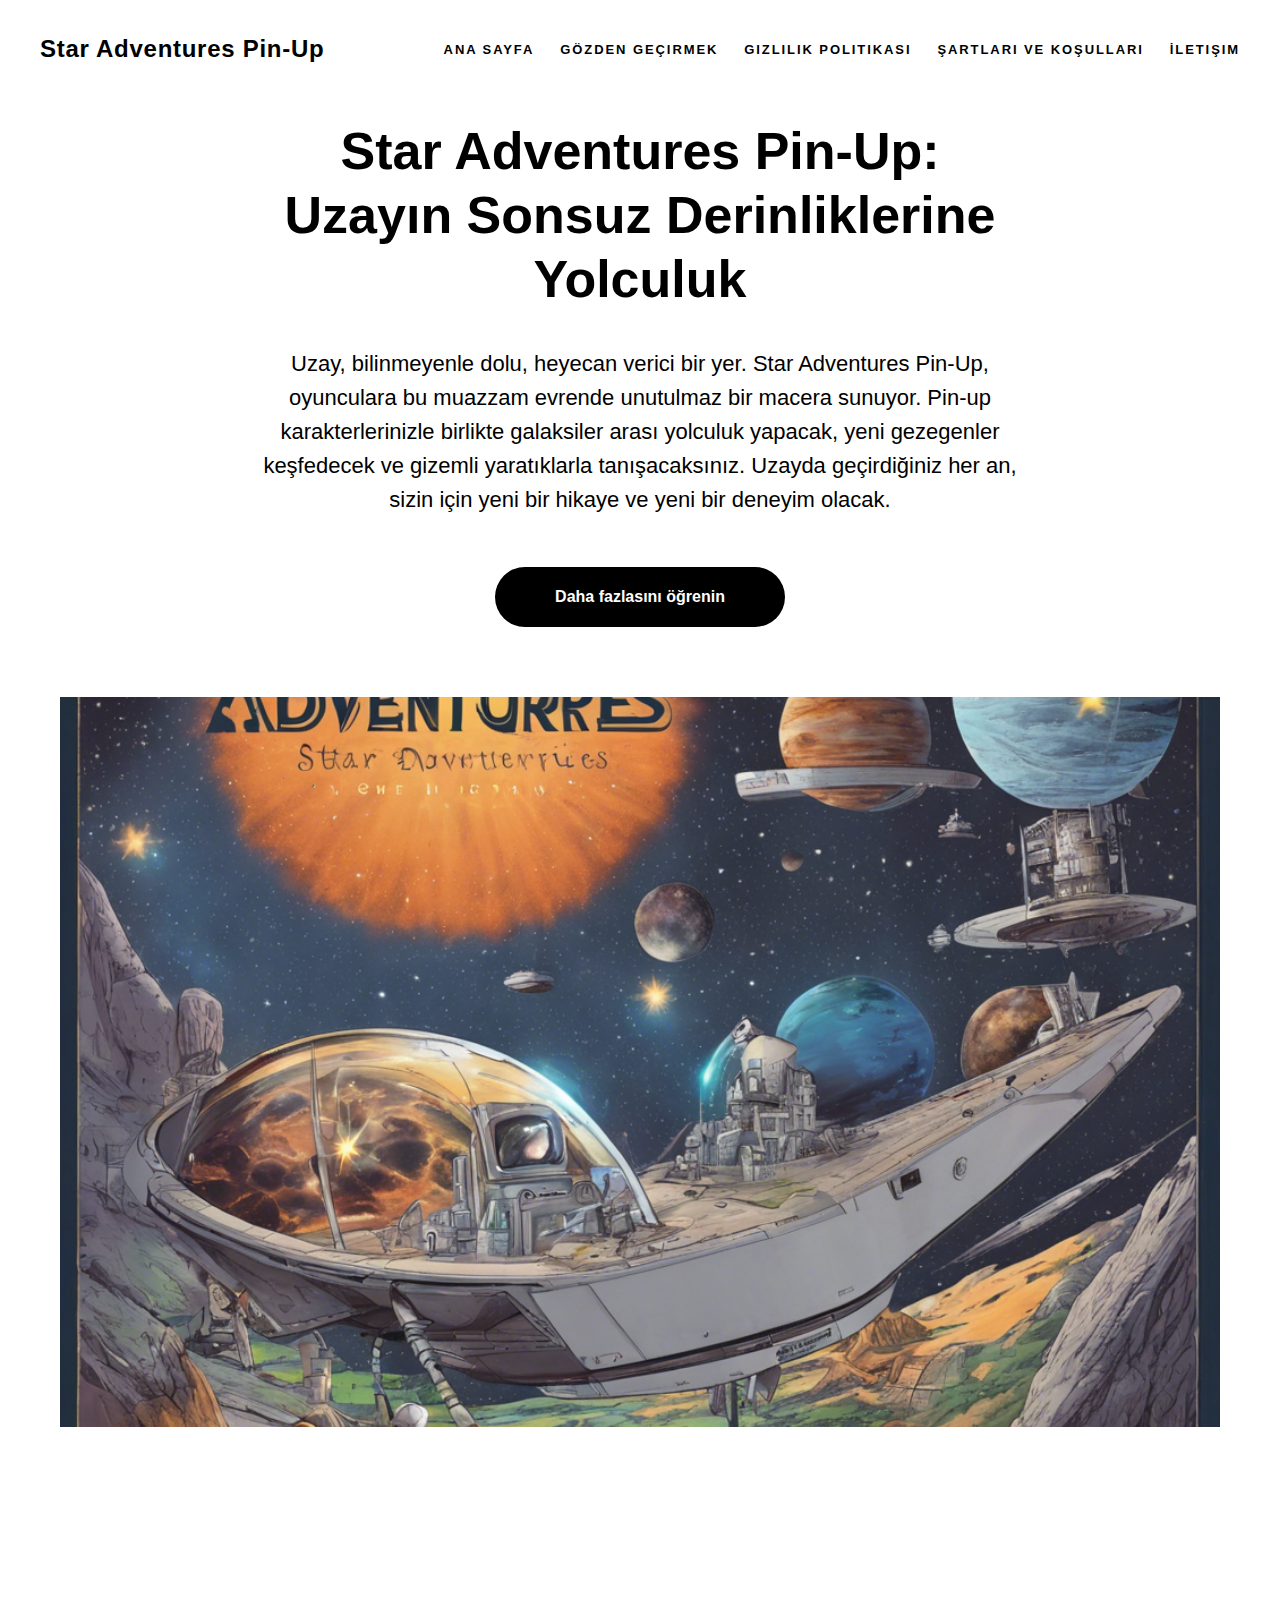
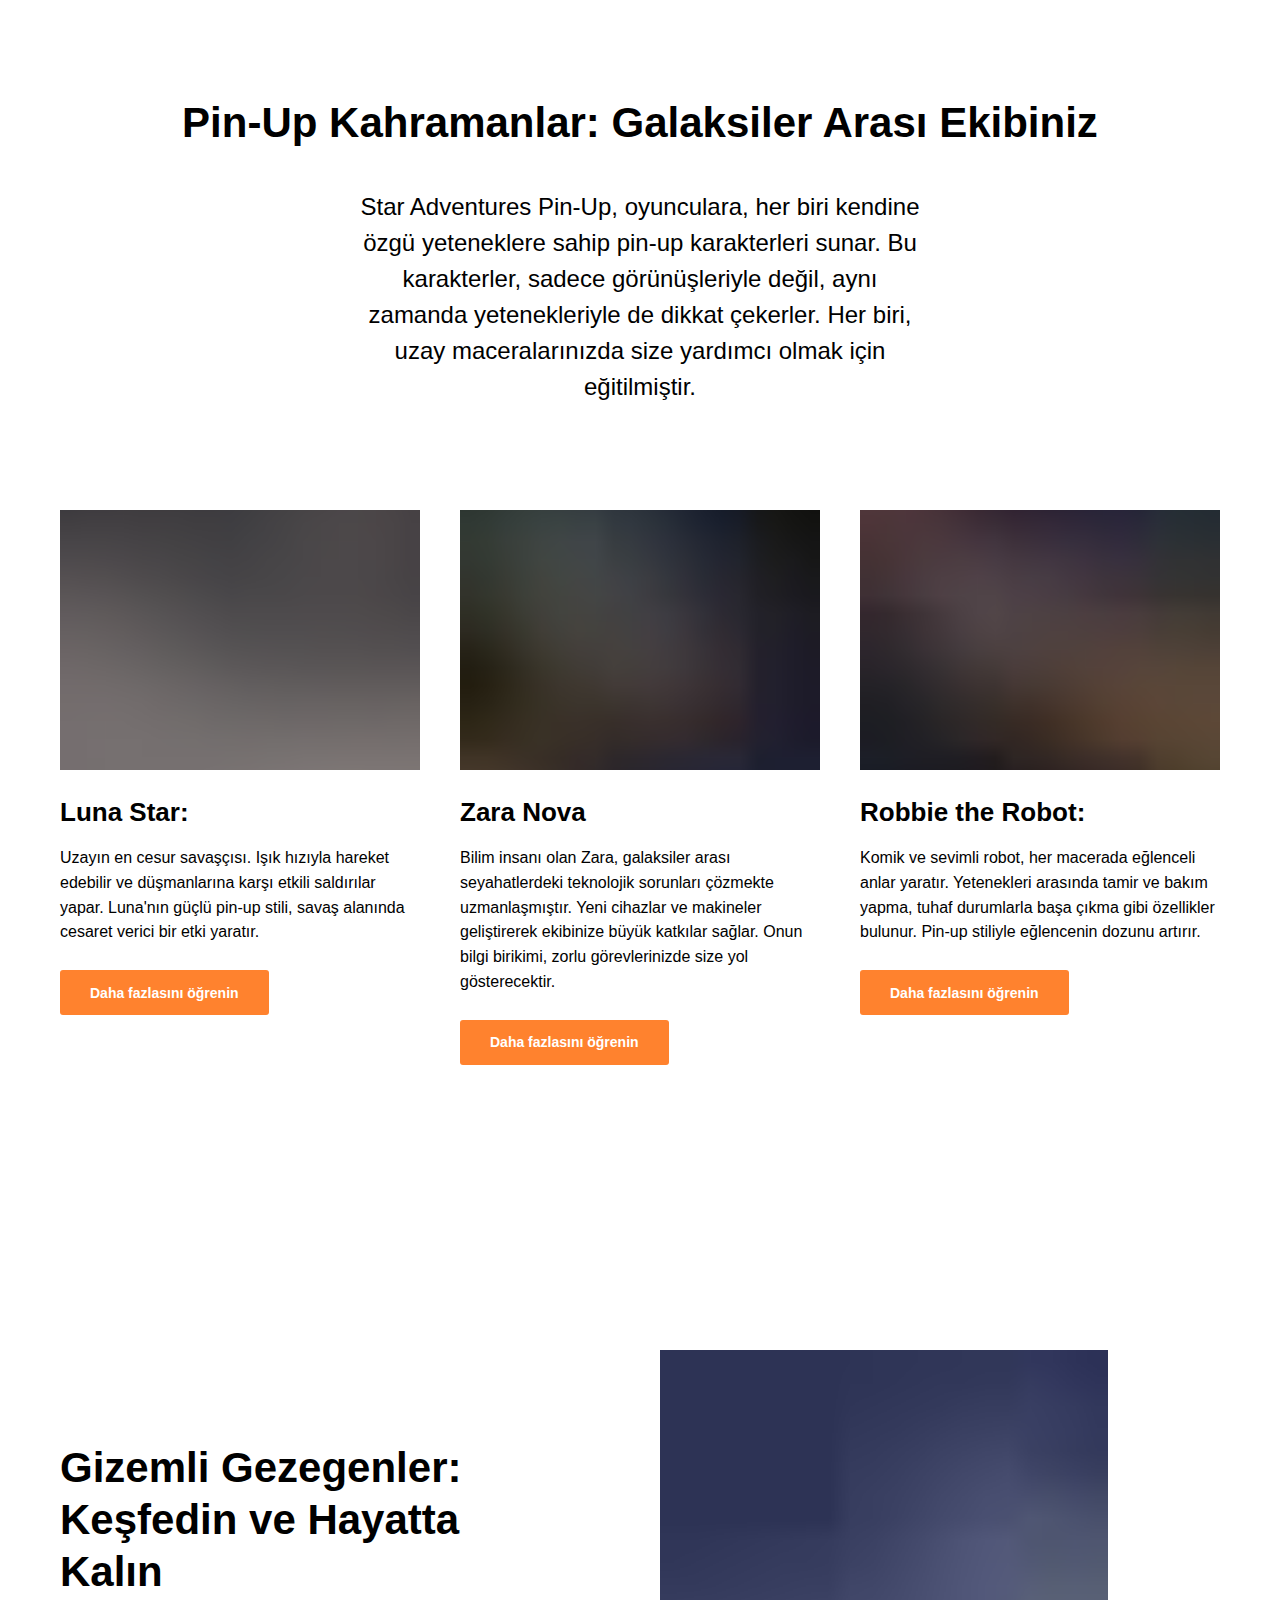
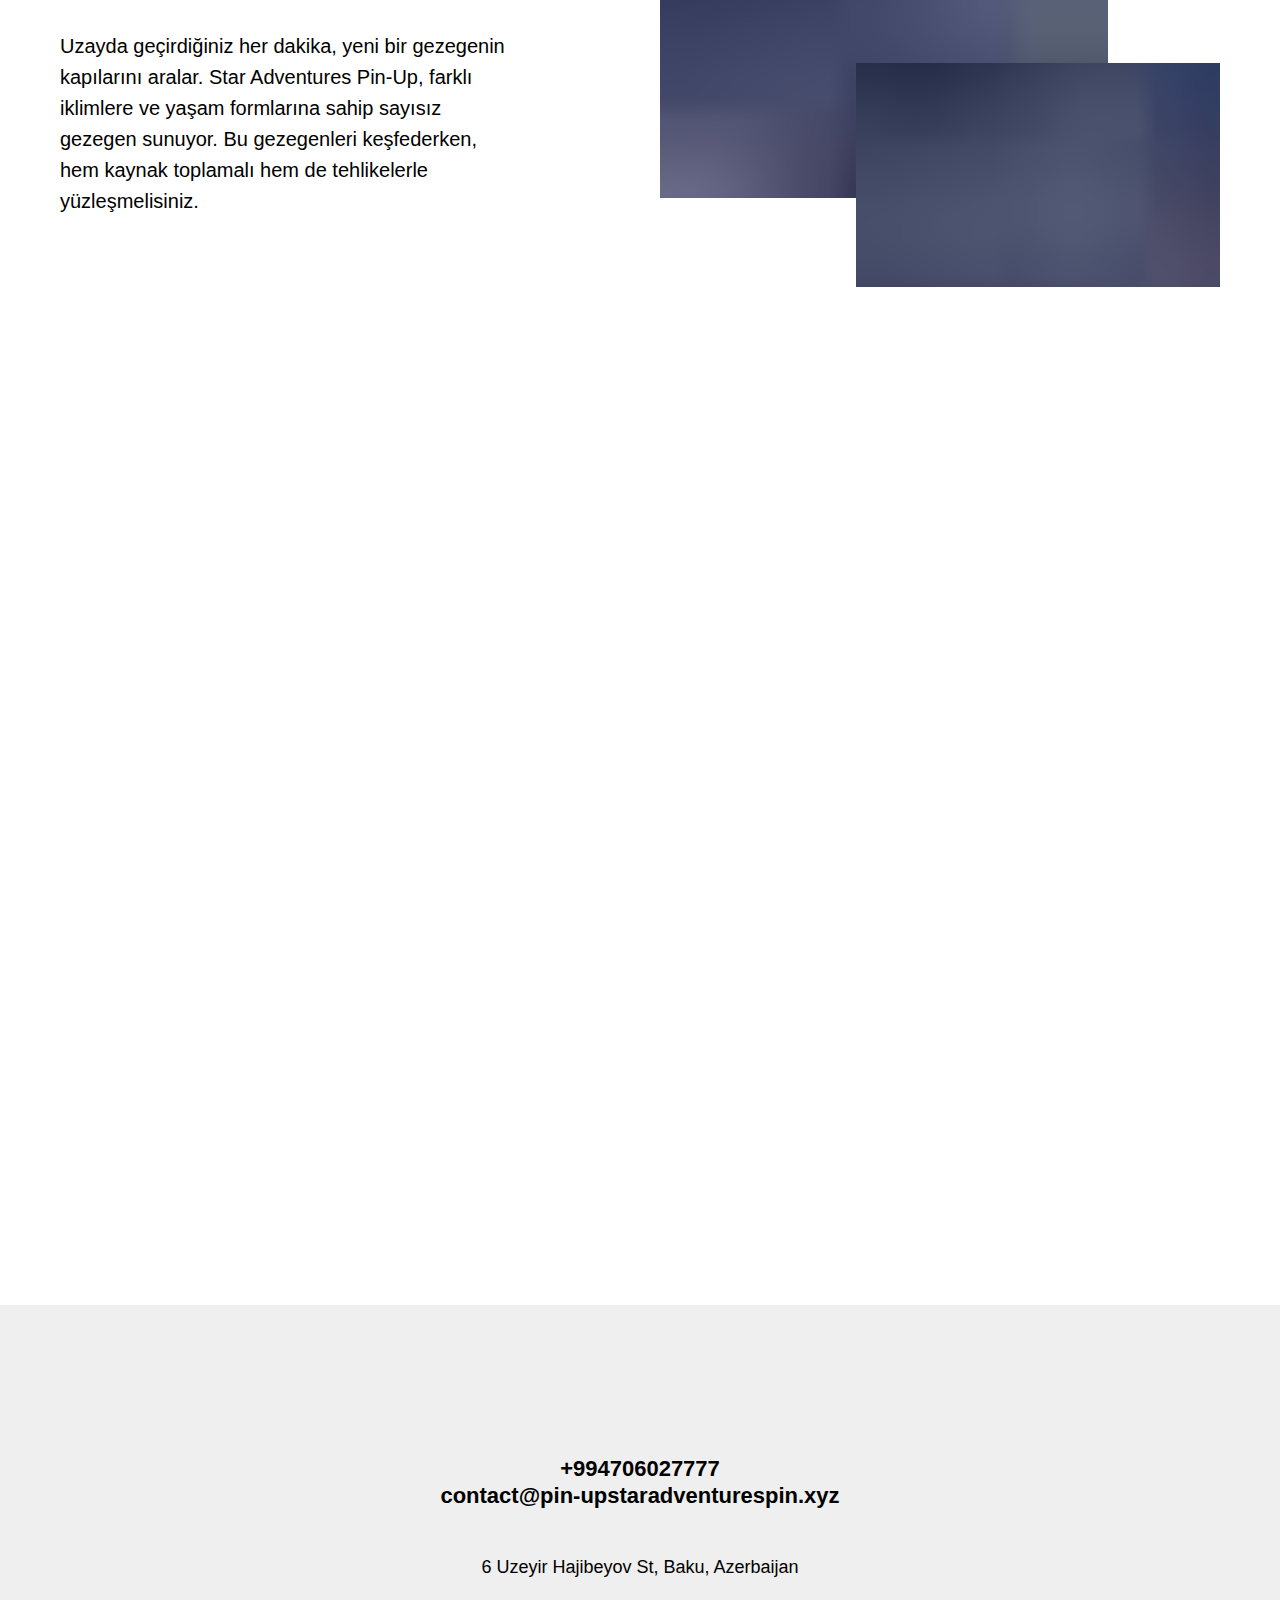
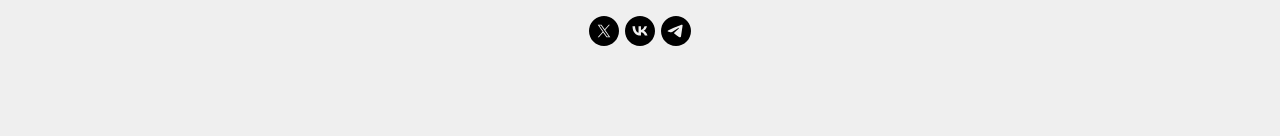
==== index1.html @ 5b54375f "2" ====
<!DOCTYPE html>
<html>
<head>
    <meta charset="utf-8"/>
    <meta http-equiv="Content-Type" content="text/html; charset=utf-8"/>
    <meta name="viewport" content="width=device-width, initial-scale=1.0"/> <!--metatextblock--><title>Star Adventures
    Pin-Up - Galaksiler Arası Maceralar</title>
    <meta name="description"
          content="Star Adventures Pin-Up, galaksiler arası maceralarla dolu bir uzay keşif oyunudur. Uzayın derinliklerinde pin-up karakterlerle eğlenceli ve heyecan verici bir yolculuğa çıkın!"/>
    <meta property="og:url" content="index.html"/>
    <meta property="og:title" content="Star Adventures Pin-Up - Galaksiler Arası Maceralar"/>
    <meta property="og:description"
          content="Star Adventures Pin-Up, galaksiler arası maceralarla dolu bir uzay keşif oyunudur. Uzayın derinliklerinde pin-up karakterlerle eğlenceli ve heyecan verici bir yolculuğa çıkın!"/>
    <meta property="og:type" content="website"/>
    <meta property="og:image" content="images/tild6337-3363-4634-b239-643666353230__staradventures9.jpg"/>
    <link rel="canonical" href="index.html"><!--/metatextblock-->
    <meta name="format-detection" content="telephone=no"/>
    <meta http-equiv="x-dns-prefetch-control" content="on">
    <link rel="dns-prefetch" href="https://ws.tildacdn.com">
        <link rel="apple-touch-icon" sizes="180x180" href="favicon/apple-touch-icon.png">
    <link rel="icon" type="image/png" sizes="32x32" href="favicon/favicon-32x32.png">
    <link rel="icon" type="image/png" sizes="16x16" href="favicon/favicon-16x16.png">
    <link rel="manifest" href="favicon/site.webmanifest"><!-- Assets -->
    <script src="https://neo.tildacdn.com/js/tilda-fallback-1.0.min.js" async charset="utf-8"></script>
    <link rel="stylesheet" href="css/tilda-grid-3.0.min.css" type="text/css" media="all" onerror="this.loaderr='y';"/>
    <link rel="stylesheet" href="css/tilda-blocks-page55733235.min.css?t=1727778958" type="text/css" media="all"
          onerror="this.loaderr='y';"/>
    <link rel="stylesheet" href="css/tilda-cards-1.0.min.css" type="text/css" media="all" onerror="this.loaderr='y';"/>
    <link rel="stylesheet" href="css/tilda-slds-1.4.min.css" type="text/css" media="print" onload="this.media='all';"
          onerror="this.loaderr='y';"/>
    <noscript>
        <link rel="stylesheet" href="css/tilda-slds-1.4.min.css" type="text/css" media="all"/>
    </noscript>
    <link rel="stylesheet" href="css/fonts-tildasans.css" type="text/css" media="all" onerror="this.loaderr='y';"/>
    <script nomodule src="js/tilda-polyfill-1.0.min.js" charset="utf-8"></script>
    <script type="text/javascript">function t_onReady(func) {
        if (document.readyState != 'loading') {
            func();
        } else {
            document.addEventListener('DOMContentLoaded', func);
        }
    }

    function t_onFuncLoad(funcName, okFunc, time) {
        if (typeof window[funcName] === 'function') {
            okFunc();
        } else {
            setTimeout(function () {
                t_onFuncLoad(funcName, okFunc, time);
            }, (time || 100));
        }
    }</script>
    <script src="js/tilda-scripts-3.0.min.js" charset="utf-8" defer onerror="this.loaderr='y';"></script>
    <script src="js/tilda-blocks-page55733235.min.js?t=1727778958" charset="utf-8" async
            onerror="this.loaderr='y';"></script>
    <script src="js/lazyload-1.3.min.export.js" charset="utf-8" async onerror="this.loaderr='y';"></script>
    <script src="js/tilda-menu-1.0.min.js" charset="utf-8" async onerror="this.loaderr='y';"></script>
    <script src="js/tilda-cards-1.0.min.js" charset="utf-8" async onerror="this.loaderr='y';"></script>
    <script src="js/tilda-slds-1.4.min.js" charset="utf-8" async onerror="this.loaderr='y';"></script>
    <script src="js/hammer.min.js" charset="utf-8" async onerror="this.loaderr='y';"></script>
    <script src="js/tilda-skiplink-1.0.min.js" charset="utf-8" async onerror="this.loaderr='y';"></script>
    <script src="js/tilda-events-1.0.min.js" charset="utf-8" async onerror="this.loaderr='y';"></script>
    <script type="text/javascript">window.dataLayer = window.dataLayer || [];</script>
    <script type="text/javascript">(function () {
        if ((/bot|google|yandex|baidu|bing|msn|duckduckbot|teoma|slurp|crawler|spider|robot|crawling|facebook/i.test(navigator.userAgent)) === false && typeof (sessionStorage) != 'undefined' && sessionStorage.getItem('visited') !== 'y' && document.visibilityState) {
            var style = document.createElement('style');
            style.type = 'text/css';
            style.innerHTML = '@media screen and (min-width: 980px) {.t-records {opacity: 0;}.t-records_animated {-webkit-transition: opacity ease-in-out .2s;-moz-transition: opacity ease-in-out .2s;-o-transition: opacity ease-in-out .2s;transition: opacity ease-in-out .2s;}.t-records.t-records_visible {opacity: 1;}}';
            document.getElementsByTagName('head')[0].appendChild(style);

            function t_setvisRecs() {
                var alr = document.querySelectorAll('.t-records');
                Array.prototype.forEach.call(alr, function (el) {
                    el.classList.add("t-records_animated");
                });
                setTimeout(function () {
                    Array.prototype.forEach.call(alr, function (el) {
                        el.classList.add("t-records_visible");
                    });
                    sessionStorage.setItem("visited", "y");
                }, 400);
            }

            document.addEventListener('DOMContentLoaded', t_setvisRecs);
        }
    })();</script>
</head>
<body class="t-body" style="margin:0;"><div id="main"><!--allrecords-->
<div id="allrecords" data-tilda-export="yes" class="t-records" data-hook="blocks-collection-content-node"
     data-tilda-project-id="10709663" data-tilda-page-id="55733235"
     data-tilda-formskey="a55c0c751e1a899d7ce6ec4c10709663" data-tilda-cookie="no" data-tilda-lazy="yes"
     data-tilda-root-zone="one">
    <div id="rec805358568" class="r t-rec" style="background-color:#ffffff; " data-animationappear="off"
         data-record-type="230" data-bg-color="#ffffff">
        <div id="nav805358568" class="t199__header t199__js__header " style="background-color:#ffffff;" data-menu="yes">
            <div class="t199__holder"><a class="t199__logo" href="#" style="">
                <div class="t199__logo-text t-title" field="title" style="">Star Adventures Pin-Up</div>
                <div class="t199__logo-text-mobile t-title" field="title" style="">Star Adventures Pin-Up</div>
            </a><a class="t199__mmenu-toggler t199__js__menu-toggler" href="#">
                <button type="button"
                        class="t-menuburger t-menuburger_first "
                        aria-label="Навигационное меню"
                        aria-expanded="false"><span style="background-color:#fff;"></span><span
                        style="background-color:#fff;"></span><span style="background-color:#fff;"></span><span
                        style="background-color:#fff;"></span></button>
                <script>function t_menuburger_init(recid) {
                    var rec = document.querySelector('#rec' + recid);
                    if (!rec) return;
                    var burger = rec.querySelector('.t-menuburger');
                    if (!burger) return;
                    var isSecondStyle = burger.classList.contains('t-menuburger_second');
                    if (isSecondStyle && !window.isMobile && !('ontouchend' in document)) {
                        burger.addEventListener('mouseenter', function () {
                            if (burger.classList.contains('t-menuburger-opened')) return;
                            burger.classList.remove('t-menuburger-unhovered');
                            burger.classList.add('t-menuburger-hovered');
                        });
                        burger.addEventListener('mouseleave', function () {
                            if (burger.classList.contains('t-menuburger-opened')) return;
                            burger.classList.remove('t-menuburger-hovered');
                            burger.classList.add('t-menuburger-unhovered');
                            setTimeout(function () {
                                burger.classList.remove('t-menuburger-unhovered');
                            }, 300);
                        });
                    }
                    burger.addEventListener('click', function () {
                        if (!burger.closest('.tmenu-mobile') &&
                            !burger.closest('.t450__burger_container') &&
                            !burger.closest('.t466__container') &&
                            !burger.closest('.t204__burger') &&
                            !burger.closest('.t199__js__menu-toggler')) {
                            burger.classList.toggle('t-menuburger-opened');
                            burger.classList.remove('t-menuburger-unhovered');
                        }
                    });
                    var menu = rec.querySelector('[data-menu="yes"]');
                    if (!menu) return;
                    var menuLinks = menu.querySelectorAll('.t-menu__link-item');
                    var submenuClassList = ['t978__menu-link_hook', 't978__tm-link', 't966__tm-link', 't794__tm-link', 't-menusub__target-link'];
                    Array.prototype.forEach.call(menuLinks, function (link) {
                        link.addEventListener('click', function () {
                            var isSubmenuHook = submenuClassList.some(function (submenuClass) {
                                return link.classList.contains(submenuClass);
                            });
                            if (isSubmenuHook) return;
                            burger.classList.remove('t-menuburger-opened');
                        });
                    });
                    menu.addEventListener('clickedAnchorInTooltipMenu', function () {
                        burger.classList.remove('t-menuburger-opened');
                    });
                }

                t_onReady(function () {
                    t_onFuncLoad('t_menuburger_init', function () {
                        t_menuburger_init('805358568');
                    });
                });</script>
                <style>.t-menuburger {
                  position: relative;
                  flex-shrink: 0;
                  width: 28px;
                  height: 20px;
                  padding: 0;
                  border: none;
                  background-color: transparent;
                  outline: none;
                  -webkit-transform: rotate(0deg);
                  transform: rotate(0deg);
                  transition: transform .5s ease-in-out;
                  cursor: pointer;
                  z-index: 999;
                }

                /*---menu burger lines---*/
                .t-menuburger span {
                  display: block;
                  position: absolute;
                  width: 100%;
                  opacity: 1;
                  left: 0;
                  -webkit-transform: rotate(0deg);
                  transform: rotate(0deg);
                  transition: .25s ease-in-out;
                  height: 3px;
                  background-color: #000;
                }

                .t-menuburger span:nth-child(1) {
                  top: 0px;
                }

                .t-menuburger span:nth-child(2),
                .t-menuburger span:nth-child(3) {
                  top: 8px;
                }

                .t-menuburger span:nth-child(4) {
                  top: 16px;
                }

                /*menu burger big*/
                .t-menuburger__big {
                  width: 42px;
                  height: 32px;
                }

                .t-menuburger__big span {
                  height: 5px;
                }

                .t-menuburger__big span:nth-child(2),
                .t-menuburger__big span:nth-child(3) {
                  top: 13px;
                }

                .t-menuburger__big span:nth-child(4) {
                  top: 26px;
                }

                /*menu burger small*/
                .t-menuburger__small {
                  width: 22px;
                  height: 14px;
                }

                .t-menuburger__small span {
                  height: 2px;
                }

                .t-menuburger__small span:nth-child(2),
                .t-menuburger__small span:nth-child(3) {
                  top: 6px;
                }

                .t-menuburger__small span:nth-child(4) {
                  top: 12px;
                }

                /*menu burger opened*/
                .t-menuburger-opened span:nth-child(1) {
                  top: 8px;
                  width: 0%;
                  left: 50%;
                }

                .t-menuburger-opened span:nth-child(2) {
                  -webkit-transform: rotate(45deg);
                  transform: rotate(45deg);
                }

                .t-menuburger-opened span:nth-child(3) {
                  -webkit-transform: rotate(-45deg);
                  transform: rotate(-45deg);
                }

                .t-menuburger-opened span:nth-child(4) {
                  top: 8px;
                  width: 0%;
                  left: 50%;
                }

                .t-menuburger-opened.t-menuburger__big span:nth-child(1) {
                  top: 6px;
                }

                .t-menuburger-opened.t-menuburger__big span:nth-child(4) {
                  top: 18px;
                }

                .t-menuburger-opened.t-menuburger__small span:nth-child(1),
                .t-menuburger-opened.t-menuburger__small span:nth-child(4) {
                  top: 6px;
                }

                /*---menu burger first style---*/
                @media (hover), (min-width: 0\0
                ) {
                  .t-menuburger_first:hover span:nth-child(1) {
                    transform: translateY(1px);
                  }

                  .t-menuburger_first:hover span:nth-child(4) {
                    transform: translateY(-1px);
                  }

                  .t-menuburger_first.t-menuburger__big:hover span:nth-child(1) {
                    transform: translateY(3px);
                  }

                  .t-menuburger_first.t-menuburger__big:hover span:nth-child(4) {
                    transform: translateY(-3px);
                  }
                }

                /*---menu burger second style---*/
                .t-menuburger_second span:nth-child(2),
                .t-menuburger_second span:nth-child(3) {
                  width: 80%;
                  left: 20%;
                  right: 0;
                }

                @media (hover), (min-width: 0\0
                ) {
                  .t-menuburger_second.t-menuburger-hovered span:nth-child(2),
                  .t-menuburger_second.t-menuburger-hovered span:nth-child(3) {
                    animation: t-menuburger-anim 0.3s ease-out normal forwards;
                  }

                  .t-menuburger_second.t-menuburger-unhovered span:nth-child(2),
                  .t-menuburger_second.t-menuburger-unhovered span:nth-child(3) {
                    animation: t-menuburger-anim2 0.3s ease-out normal forwards;
                  }
                }

                .t-menuburger_second.t-menuburger-opened span:nth-child(2),
                .t-menuburger_second.t-menuburger-opened span:nth-child(3) {
                  left: 0;
                  right: 0;
                  width: 100% !important;
                }

                /*---menu burger third style---*/
                .t-menuburger_third span:nth-child(4) {
                  width: 70%;
                  left: unset;
                  right: 0;
                }

                @media (hover), (min-width: 0\0
                ) {
                  .t-menuburger_third:not(.t-menuburger-opened):hover span:nth-child(4) {
                    width: 100%;
                  }
                }

                .t-menuburger_third.t-menuburger-opened span:nth-child(4) {
                  width: 0 !important;
                  right: 50%;
                }

                /*---menu burger fourth style---*/
                .t-menuburger_fourth {
                  height: 12px;
                }

                .t-menuburger_fourth.t-menuburger__small {
                  height: 8px;
                }

                .t-menuburger_fourth.t-menuburger__big {
                  height: 18px;
                }

                .t-menuburger_fourth span:nth-child(2),
                .t-menuburger_fourth span:nth-child(3) {
                  top: 4px;
                  opacity: 0;
                }

                .t-menuburger_fourth span:nth-child(4) {
                  top: 8px;
                }

                .t-menuburger_fourth.t-menuburger__small span:nth-child(2),
                .t-menuburger_fourth.t-menuburger__small span:nth-child(3) {
                  top: 3px;
                }

                .t-menuburger_fourth.t-menuburger__small span:nth-child(4) {
                  top: 6px;
                }

                .t-menuburger_fourth.t-menuburger__small span:nth-child(2),
                .t-menuburger_fourth.t-menuburger__small span:nth-child(3) {
                  top: 3px;
                }

                .t-menuburger_fourth.t-menuburger__small span:nth-child(4) {
                  top: 6px;
                }

                .t-menuburger_fourth.t-menuburger__big span:nth-child(2),
                .t-menuburger_fourth.t-menuburger__big span:nth-child(3) {
                  top: 6px;
                }

                .t-menuburger_fourth.t-menuburger__big span:nth-child(4) {
                  top: 12px;
                }

                @media (hover), (min-width: 0\0
                ) {
                  .t-menuburger_fourth:not(.t-menuburger-opened):hover span:nth-child(1) {
                    transform: translateY(1px);
                  }

                  .t-menuburger_fourth:not(.t-menuburger-opened):hover span:nth-child(4) {
                    transform: translateY(-1px);
                  }

                  .t-menuburger_fourth.t-menuburger__big:not(.t-menuburger-opened):hover span:nth-child(1) {
                    transform: translateY(3px);
                  }

                  .t-menuburger_fourth.t-menuburger__big:not(.t-menuburger-opened):hover span:nth-child(4) {
                    transform: translateY(-3px);
                  }
                }

                .t-menuburger_fourth.t-menuburger-opened span:nth-child(1),
                .t-menuburger_fourth.t-menuburger-opened span:nth-child(4) {
                  top: 4px;
                }

                .t-menuburger_fourth.t-menuburger-opened span:nth-child(2),
                .t-menuburger_fourth.t-menuburger-opened span:nth-child(3) {
                  opacity: 1;
                }

                /*---menu burger animations---*/
                @keyframes t-menuburger-anim {
                  0% {
                    width: 80%;
                    left: 20%;
                    right: 0;
                  }
                  50% {
                    width: 100%;
                    left: 0;
                    right: 0;
                  }
                  100% {
                    width: 80%;
                    left: 0;
                    right: 20%;
                  }
                }

                @keyframes t-menuburger-anim2 {
                  0% {
                    width: 80%;
                    left: 0;
                  }
                  50% {
                    width: 100%;
                    right: 0;
                    left: 0;
                  }
                  100% {
                    width: 80%;
                    left: 20%;
                    right: 0;
                  }
                }</style>
            </a>
                <div class="t199__mmenu t199__js__menu">
                    <nav class="t199__menu">
                        <ul role="list" class="t199__menu-items t-menu__list">
                            <li class="t199__menu-item-wrap"><a class="t199__menu-item t-title t-menu__link-item"
                                                                href="index.html" data-menu-submenu-hook=""
                            >Ana sayfa</a></li>
                            <li class="t199__menu-item-wrap"><a class="t199__menu-item t-title t-menu__link-item"
                                                                href="#about" data-menu-submenu-hook=""
                            >Gözden geçirmek</a></li>
                            <li class="t199__menu-item-wrap"><a class="t199__menu-item t-title t-menu__link-item"
                                                                href="policy.html" data-menu-submenu-hook=""
                            >Gizlilik Politikası</a></li>
                            <li class="t199__menu-item-wrap"><a class="t199__menu-item t-title t-menu__link-item"
                                                                href="terms.html" data-menu-submenu-hook=""
                            >Şartları ve Koşulları</a></li>
                            <li class="t199__menu-item-wrap"><a class="t199__menu-item t-title t-menu__link-item"
                                                                href="#contacts" data-menu-submenu-hook=""
                            >İletişim</a></li>
                        </ul>
                    </nav>
                </div>
            </div>
        </div>
        <script>t_onReady(function () {
            t_onFuncLoad('t199_showMenu', function () {
                t199_showMenu('805358568');
            });
            t_onFuncLoad('t199_positionHeader', function () {
                t199_positionHeader('805358568');
            });
            t_onFuncLoad('t_menu__interactFromKeyboard', function () {
                t_menu__interactFromKeyboard('805358568');
            });
            t_onFuncLoad('t_menu__highlightActiveLinks', function () {
                t_menu__highlightActiveLinks(".t199__menu-item");
            });
            t_onFuncLoad('t_menu__findAnchorLinks', function () {
                t_menu__findAnchorLinks('805358568', '.t199__menu-item');
            });
        });</script>
        <style>@media screen and (max-width: 1024px) {
        }</style>
        <style>#rec805358568 .t-menu__link-item {
          -webkit-transition: color 0.3s ease-in-out, opacity 0.3s ease-in-out;
          transition: color 0.3s ease-in-out, opacity 0.3s ease-in-out;
        }

        #rec805358568 .t-menu__link-item.t-active:not(.t978__menu-link) {
          color: #ffffff !important;
        }

        @supports (overflow:-webkit-marquee) and (justify-content:inherit) {
          #rec805358568 .t-menu__link-item,
          #rec805358568 .t-menu__link-item.t-active {
            opacity: 1 !important;
          }
        }</style>
    </div>
    <div id="rec805339862" class="r t-rec t-rec_pt_120 t-rec_pb_120" style="padding-top:120px;padding-bottom:120px; "
         data-animationappear="off" data-record-type="1001"><!-- t1001 -->
        <div class="t1001">
            <div class="t-container t-align_center">
                <div class="t-col t-col_8 t-prefix_2">
                    <div class="t1001__title t-title t-title_md t-margin_auto" field="title">Star Adventures Pin-Up:
                        Uzayın Sonsuz Derinliklerine Yolculuk
                    </div>
                    <div class="t1001__descr t-descr t-descr_lg t-margin_auto" field="descr">Uzay, bilinmeyenle dolu,
                        heyecan verici bir yer. Star Adventures Pin-Up, oyunculara bu muazzam evrende unutulmaz bir
                        macera sunuyor. Pin-up karakterlerinizle birlikte galaksiler arası yolculuk yapacak, yeni
                        gezegenler keşfedecek ve gizemli yaratıklarla tanışacaksınız. Uzayda geçirdiğiniz her an, sizin
                        için yeni bir hikaye ve yeni bir deneyim olacak.
                    </div>
                    <div class="t1001__btn-wrapper ">
                        <div class="t-btnwrapper" style=""><a href="#" class="t1001__btn t-btn t-btn_md "
                                                              style="color:#ffffff;background-color:#000000;border-radius:30px; -moz-border-radius:30px; -webkit-border-radius:30px;"
                                                              data-buttonfieldset="button"
                        ><span>Daha fazlasını öğrenin</span></a></div>
                    </div>
                </div>
            </div>
            <div class="t1001__img-wrapper t-container t1001__container_column">
                <div class="t1001__img t-bgimg"
                     data-original="images/tild3936-3663-4336-b163-656331336433__staradventures5.png"
                     style="background-image:url('images/tild3936-3663-4336-b163-656331336433__-__resizeb__20x__staradventures5.png');"
                     itemscope itemtype="http://schema.org/ImageObject">
                    <meta itemprop="image" content="images/tild3936-3663-4336-b163-656331336433__staradventures5.png">
                </div>
            </div>
        </div>
    </div>
    <div id="rec805338889" class="r t-rec t-rec_pt_150 t-rec_pb_150" style="padding-top:150px;padding-bottom:150px; "
         data-animationappear="off" data-record-type="1073"><!-- t1073 -->
        <div class="t1073" id="about">
            <div class="t-section__container t-container t-container_flex">
                <div class="t-col t-col_12 ">
                    <div
                            class="t-section__title t-title t-title_xs t-align_center t-margin_auto"
                            field="btitle"
                    >Pin-Up Kahramanlar: Galaksiler Arası Ekibiniz
                    </div>
                    <div
                            class="t-section__descr t-descr t-descr_xl t-align_center t-margin_auto"
                            field="bdescr"
                    >Star Adventures Pin-Up, oyunculara, her biri kendine özgü yeteneklere sahip pin-up karakterleri
                        sunar. Bu karakterler, sadece görünüşleriyle değil, aynı zamanda yetenekleriyle de dikkat
                        çekerler. Her biri, uzay maceralarınızda size yardımcı olmak için eğitilmiştir.
                    </div>
                </div>
            </div>
            <style>.t-section__descr {
              max-width: 560px;
            }

            #rec805338889 .t-section__title {
              margin-bottom: 40px;
            }

            #rec805338889 .t-section__descr {
              margin-bottom: 105px;
            }

            @media screen and (max-width: 960px) {
              #rec805338889 .t-section__title {
                margin-bottom: 20px;
              }

              #rec805338889 .t-section__descr {
                margin-bottom: 30px;
              }
            }</style>
            <div class="t-container t-card__container">
                <div class="t1073__row">
                    <div class="t1073__col t-card__col t-col t-col_4">
                        <div class="t1073__bgimg t-margin_auto t-bgimg" data-image-width="360" data-image-height="260"
                             bgimgfield="li_img__1659535683201"
                             data-original="images/tild3964-3738-4661-b938-626265306331__staradventures4.png"
                             style="background-image: url('images/tild3964-3738-4661-b938-626265306331__-__resizeb__20x__staradventures4.png');"
                             itemscope itemtype="http://schema.org/ImageObject">
                            <meta itemprop="image"
                                  content="images/tild3964-3738-4661-b938-626265306331__staradventures4.png}">
                        </div>
                        <div class="t1073__textwrapper t-align_left">
                            <div class="t-card__title t-heading t-heading_xs" field="li_title__1659535683201">Luna
                                Star:
                            </div>
                            <div class="t-card__descr t-descr t-descr_xs" field="li_descr__1659535683201">Uzayın en
                                cesur savaşçısı. Işık hızıyla hareket edebilir ve düşmanlarına karşı etkili saldırılar
                                yapar. Luna'nın güçlü pin-up stili, savaş alanında cesaret verici bir etki yaratır.
                            </div>
                            <a href="#" class="t-card__link" target="_blank">
                                <div class="t-card__btn t-btn t-btn_sm"
                                     style="color:#ffffff;background-color:#ff822e;border-radius:3px; -moz-border-radius:3px; -webkit-border-radius:3px;"
                                     data-buttonfieldset="li_button" data-lid="1659535683201"
                                >Daha fazlasını öğrenin
                                </div>
                            </a></div>
                    </div>
                    <div class="t1073__col t-card__col t-col t-col_4">
                        <div class="t1073__bgimg t-margin_auto t-bgimg" data-image-width="360" data-image-height="260"
                             bgimgfield="li_img__1659535704601"
                             data-original="images/tild6639-3765-4636-b662-633131356630__staradventures3.jpg"
                             style="background-image: url('images/tild6639-3765-4636-b662-633131356630__-__resizeb__20x__staradventures3.jpg');"
                             itemscope itemtype="http://schema.org/ImageObject">
                            <meta itemprop="image"
                                  content="images/tild6639-3765-4636-b662-633131356630__staradventures3.jpg}">
                        </div>
                        <div class="t1073__textwrapper t-align_left">
                            <div class="t-card__title t-heading t-heading_xs" field="li_title__1659535704601">Zara
                                Nova
                            </div>
                            <div class="t-card__descr t-descr t-descr_xs" field="li_descr__1659535704601">Bilim insanı
                                olan Zara, galaksiler arası seyahatlerdeki teknolojik sorunları çözmekte uzmanlaşmıştır.
                                Yeni cihazlar ve makineler geliştirerek ekibinize büyük katkılar sağlar. Onun bilgi
                                birikimi, zorlu görevlerinizde size yol gösterecektir.
                            </div>
                            <a href="#" class="t-card__link" target="_blank">
                                <div class="t-card__btn t-btn t-btn_sm"
                                     style="color:#ffffff;background-color:#ff822e;border-radius:3px; -moz-border-radius:3px; -webkit-border-radius:3px;"
                                     data-buttonfieldset="li_button" data-lid="1659535704601"
                                >Daha fazlasını öğrenin
                                </div>
                            </a></div>
                    </div>
                    <div class="t1073__col t-card__col t-col t-col_4">
                        <div class="t1073__bgimg t-margin_auto t-bgimg" data-image-width="360" data-image-height="260"
                             bgimgfield="li_img__1659535884631"
                             data-original="images/tild6365-3435-4138-a136-336164333330__staradventures1.jpg"
                             style="background-image: url('images/tild6365-3435-4138-a136-336164333330__-__resizeb__20x__staradventures1.jpg');"
                             itemscope itemtype="http://schema.org/ImageObject">
                            <meta itemprop="image"
                                  content="images/tild6365-3435-4138-a136-336164333330__staradventures1.jpg}">
                        </div>
                        <div class="t1073__textwrapper t-align_left">
                            <div class="t-card__title t-heading t-heading_xs" field="li_title__1659535884631">Robbie the
                                Robot:
                            </div>
                            <div class="t-card__descr t-descr t-descr_xs" field="li_descr__1659535884631">Komik ve
                                sevimli robot, her macerada eğlenceli anlar yaratır. Yetenekleri arasında tamir ve bakım
                                yapma, tuhaf durumlarla başa çıkma gibi özellikler bulunur. Pin-up stiliyle eğlencenin
                                dozunu artırır.
                            </div>
                            <a href="#" class="t-card__link" target="_blank">
                                <div class="t-card__btn t-btn t-btn_sm"
                                     style="color:#ffffff;background-color:#ff822e;border-radius:3px; -moz-border-radius:3px; -webkit-border-radius:3px;"
                                     data-buttonfieldset="li_button" data-lid="1659535884631"
                                >Daha fazlasını öğrenin
                                </div>
                            </a></div>
                    </div>
                </div>
            </div>
        </div>
        <script>t_onReady(function () {
            t_onFuncLoad('t1073_setHeight', function () {
                t1073_setHeight('805338889');
            });
        });</script>
    </div>
    <div id="rec805342448" class="r t-rec t-rec_pt_135 t-rec_pb_135" style="padding-top:135px;padding-bottom:135px; "
         data-animationappear="off" data-record-type="921"><!-- t921 -->
        <div class="t921">
            <div class="t-container t-container_flex">
                <div class="t921__col t-col t-col_5 t921__bottom-indent">
                    <div class="t921__textwrapper t-align_left">
                        <div class="t921__content t-valign_middle">
                            <div class="t921__title t-title t-title_xs " field="title">Gizemli Gezegenler: Keşfedin ve
                                Hayatta Kalın
                            </div>
                            <div class="t921__descr t-descr t-descr_md " field="descr">Uzayda geçirdiğiniz her dakika,
                                yeni bir gezegenin kapılarını aralar. Star Adventures Pin-Up, farklı iklimlere ve yaşam
                                formlarına sahip sayısız gezegen sunuyor. Bu gezegenleri keşfederken, hem kaynak
                                toplamalı hem de tehlikelerle yüzleşmelisiniz.
                            </div>
                        </div>
                    </div>
                </div>
                <div class="t921__images-wrapper t921__col t-col t-col_6 t-prefix_1 ">
                    <div class="t921__row t921__row_images t677__row_2-images">
                        <div class="t921__tile t921__tile_left" itemscope itemtype="http://schema.org/ImageObject">
                            <meta itemprop="image"
                                  content="images/tild3634-3463-4331-b335-326366386239__staradventures8.jpg">
                            <div class="t921__bgimg t921__bgimg_1 t-bgimg"
                                 data-original="images/tild3634-3463-4331-b335-326366386239__staradventures8.jpg"
                                 style="background-image:url('images/tild3634-3463-4331-b335-326366386239__-__resizeb__20x__staradventures8.jpg');"
                            ></div>
                        </div>
                        <div class="t921__tile t921__tile_right" itemscope itemtype="http://schema.org/ImageObject">
                            <meta itemprop="image"
                                  content="images/tild6437-3433-4931-a233-626139373463__staradventures9.jpg">
                            <div class="t921__bgimg t921__bgimg_2 t-bgimg"
                                 data-original="images/tild6437-3433-4931-a233-626139373463__staradventures9.jpg"
                                 style="background-image:url('images/tild6437-3433-4931-a233-626139373463__-__resizeb__20x__staradventures9.jpg');"
                            ></div>
                        </div>
                    </div>
                </div>
            </div>
        </div>
    </div>
    <div id="rec805343088" class="r t-rec t-rec_pt_150 t-rec_pb_150" style="padding-top:150px;padding-bottom:150px; "
         data-record-type="801"><!-- T801 -->
        <div class="t801 t801__witharrows">
            <div class="t-slds" style="visibility: hidden;" aria-roledescription="carousel" aria-label="Слайдер">
                <div class="t-slds__main t-container">
                    <ul role="list" class="t-slds__arrow_container">
                        <li class="t-slds__arrow_wrapper t-slds__arrow_wrapper-left" data-slide-direction="left">
                            <button
                                    type="button"
                                    class="t-slds__arrow t-slds__arrow-left t-slds__arrow-withbg"
                                    aria-controls="carousel_805343088"
                                    aria-disabled="false"
                                    aria-label="Предыдущий слайд"
                                    style="width: 30px; height: 30px;background-color: rgba(232,232,232,1);">
                                <div class="t-slds__arrow_body t-slds__arrow_body-left" style="width: 7px;">
                                    <svg role="presentation" focusable="false" style="display: block"
                                         viewBox="0 0 7.3 13" xmlns="http://www.w3.org/2000/svg"
                                         xmlns:xlink="http://www.w3.org/1999/xlink">
                                        <polyline
                                                fill="none"
                                                stroke="#222222"
                                                stroke-linejoin="butt"
                                                stroke-linecap="butt"
                                                stroke-width="1"
                                                points="0.5,0.5 6.5,6.5 0.5,12.5"
                                        />
                                    </svg>
                                </div>
                            </button>
                        </li>
                        <li class="t-slds__arrow_wrapper t-slds__arrow_wrapper-right" data-slide-direction="right">
                            <button
                                    type="button"
                                    class="t-slds__arrow t-slds__arrow-right t-slds__arrow-withbg"
                                    aria-controls="carousel_805343088"
                                    aria-disabled="false"
                                    aria-label="Следующий слайд"
                                    style="width: 30px; height: 30px;background-color: rgba(232,232,232,1);">
                                <div class="t-slds__arrow_body t-slds__arrow_body-right" style="width: 7px;">
                                    <svg role="presentation" focusable="false" style="display: block"
                                         viewBox="0 0 7.3 13" xmlns="http://www.w3.org/2000/svg"
                                         xmlns:xlink="http://www.w3.org/1999/xlink">
                                        <polyline
                                                fill="none"
                                                stroke="#222222"
                                                stroke-linejoin="butt"
                                                stroke-linecap="butt"
                                                stroke-width="1"
                                                points="0.5,0.5 6.5,6.5 0.5,12.5"
                                        />
                                    </svg>
                                </div>
                            </button>
                        </li>
                    </ul>
                    <div class="t-slds__container">
                        <div
                                class="t-slds__items-wrapper t-slds_animated-none"
                                id="carousel_805343088" data-slider-transition="300" data-slider-with-cycle="true"
                                data-slider-correct-height="true" data-auto-correct-mobile-width="false"
                                aria-roledescription="carousel"
                                aria-live="off"
                        >
                            <div class="t-slds__item t-slds__item_active" data-slide-index="1"
                                 role="group"
                                 aria-roledescription="slide"
                                 aria-hidden="false"
                                 aria-label="1 из 3"
                            >
                                <div class="t-container">
                                    <div class="t-col t-col_6 t801__centeredsection" itemscope
                                         itemtype="http://schema.org/ImageObject"><img class="t-slds__img t-img"
                                                                                       src="images/tild3962-6661-4762-b739-646536643138__-__empty__staradventures7.png"
                                                                                       data-original="images/tild3962-6661-4762-b739-646536643138__staradventures7.png"
                                                                                       alt="Uzay Savaşları: Stratejik Hamleler"
                                    ></div>
                                    <div class="t-col t-col_6 ">
                                        <div class="t801__title t-title t-title_xxs" field="li_title__1612426411710">
                                            Uzay Savaşları: Stratejik Hamleler
                                        </div>
                                        <div class="t-text t-text_md" field="li_text__1612426411710">Galaksiler arası
                                            yolculuklarınız sırasında düşmanlarla savaşmanız kaçınılmazdır. Star
                                            Adventures Pin-Up’da, oyuncuların zeki stratejiler geliştirmesi gerekir.
                                            Uzay geminizle düşman saldırılarına karşı koyacak ve savaş alanında pin-up
                                            karakterlerinizle koordineli bir şekilde hareket edeceksiniz.
                                        </div>
                                        <a href="#" class="t-btn t-btn_md t801__button "
                                           style="color:#222222;border:2px solid #222222;border-radius:30px; -moz-border-radius:30px; -webkit-border-radius:30px;"
                                           data-buttonfieldset="li_button" data-lid="1612426411710"
                                        >
                                            <table role="presentation" style="width:100%; height:100%;">
                                                <tr>
                                                    <td>Daha fazlasını öğrenin</td>
                                                </tr>
                                            </table>
                                        </a></div>
                                </div>
                            </div>
                            <div class="t-slds__item" data-slide-index="2"
                                 role="group"
                                 aria-roledescription="slide"
                                 aria-hidden="true"
                                 aria-label="2 из 3"
                            >
                                <div class="t-container">
                                    <div class="t-col t-col_6 t801__centeredsection" itemscope
                                         itemtype="http://schema.org/ImageObject"><img class="t-slds__img t-img"
                                                                                       src="images/tild3239-3536-4839-b462-346461653333__-__empty__staradventures.jpg"
                                                                                       data-original="images/tild3239-3536-4839-b462-346461653333__staradventures.jpg"
                                                                                       alt="Uzayda Eğlence: Pin-Up Temalı Oyun Modları"
                                    ></div>
                                    <div class="t-col t-col_6 ">
                                        <div class="t801__title t-title t-title_xxs" field="li_title__1612426411711">
                                            Uzayda Eğlence: Pin-Up Temalı Oyun Modları
                                        </div>
                                        <div class="t-text t-text_md" field="li_text__1612426411711">Star Adventures
                                            Pin-Up sadece bir macera değil, aynı zamanda eğlenceli oyun modlarıyla
                                            doludur. Oyuncular, arkadaşlarıyla birlikte oynayarak ya da tek başlarına
                                            farklı görevler üstlenerek uzayda eğlenceli zaman geçirebilirler.
                                        </div>
                                        <a href="#" target="" class="t-btn t-btn_md t801__button "
                                           style="color:#222222;border:2px solid #222222;border-radius:30px; -moz-border-radius:30px; -webkit-border-radius:30px;"
                                           data-buttonfieldset="li_button" data-lid="1612426411711"
                                        >
                                            <table role="presentation" style="width:100%; height:100%;">
                                                <tr>
                                                    <td>Daha fazlasını öğrenin</td>
                                                </tr>
                                            </table>
                                        </a></div>
                                </div>
                            </div>
                            <div class="t-slds__item" data-slide-index="3"
                                 role="group"
                                 aria-roledescription="slide"
                                 aria-hidden="true"
                                 aria-label="3 из 3"
                            >
                                <div class="t-container">
                                    <div class="t-col t-col_6 t801__centeredsection" itemscope
                                         itemtype="http://schema.org/ImageObject"><img class="t-slds__img t-img"
                                                                                       src="images/tild6430-3134-4965-a266-353063613165__-__empty__staradventures1.jpg"
                                                                                       data-original="images/tild6430-3134-4965-a266-353063613165__staradventures1.jpg"
                                                                                       alt="Galaksiler Arası İletişim: Pin-Up Dostlukları"
                                    ></div>
                                    <div class="t-col t-col_6 ">
                                        <div class="t801__title t-title t-title_xxs" field="li_title__1727777383033">
                                            Galaksiler Arası İletişim: Pin-Up Dostlukları
                                        </div>
                                        <div class="t-text t-text_md" field="li_text__1727777383033">Star Adventures
                                            Pin-Up, sosyal etkileşimi artıran özelliklere de sahiptir. Oyun içinde diğer
                                            oyuncularla iletişim kurarak takımınızı oluşturabilir ve birlikte zorlu
                                            görevlerde mücadele edebilirsiniz.
                                        </div>
                                        <a href="#" target="_blank" class="t-btn t-btn_md t801__button "
                                           style="color:#222222;border:2px solid #222222;border-radius:30px; -moz-border-radius:30px; -webkit-border-radius:30px;"
                                           data-buttonfieldset="li_button" data-lid="1727777383033"
                                        >
                                            <table role="presentation" style="width:100%; height:100%;">
                                                <tr>
                                                    <td>Daha fazlasını öğrenin</td>
                                                </tr>
                                            </table>
                                        </a></div>
                                </div>
                            </div>
                        </div>
                    </div>
                </div>
            </div>
            <script>t_onReady(function () {
                t_onFuncLoad('t_sldsInit', function () {
                    t_sldsInit('805343088', {});
                });
            });</script>
            <style>#rec805343088 .t-slds__bullet_active .t-slds__bullet_body {
              background-color: #222 !important;
            }

            #rec805343088 .t-slds__bullet:hover .t-slds__bullet_body {
              background-color: #222 !important;
            }</style>
        </div>
        <script>var wrapperBlock = document.querySelector('#rec805343088 .t801');
        if (wrapperBlock) {
            wrapperBlock.addEventListener('displayChanged', function () {
                t_onFuncLoad('t_slds_updateSlider', function () {
                    t_slds_updateSlider('805343088');
                });
                t_onFuncLoad('t_slds_positionArrows', function () {
                    t_slds_positionArrows('805343088');
                });
            });
        }</script>
    </div>
    <div id="rec805338902" class="r t-rec t-rec_pt_150 t-rec_pb_90"
         style="padding-top:150px;padding-bottom:90px;background-color:#efefef; " data-record-type="573"
         data-bg-color="#efefef"><!-- t573-->
        <div class="t573" id="contacts">
            <div class="t-container">
                <div class="t-col t-col_6 t-prefix_3 t-align_center">
                    <div class="t573__contacts t-title t-title_sm" field="text">
                        <div style="font-size: 22px;" data-customstyle="yes">+994706027777<br/>contact@pin-upstaradventurespin.xyz
                        </div>
                    </div>
                    <div class="t573__address t-text t-text_sm" field="text2">6 Uzeyir Hajibeyov St, Baku, Azerbaijan
                    </div>
                    <div class="t-sociallinks">
                        <ul role="list" class="t-sociallinks__wrapper" aria-label="Social media links">
                            <!-- new soclinks -->
                            <li class="t-sociallinks__item t-sociallinks__item_twitter"><a href="#" target="_blank"
                                                                                           rel="nofollow"
                                                                                           aria-label="twitter"
                                                                                           style="width: 30px; height: 30px;">
                                <svg class="t-sociallinks__svg" role="presentation" xmlns="http://www.w3.org/2000/svg"
                                     width=30px height=30px viewBox="0 0 48 48">
                                    <g clip-path="url(#clip0_3697_102)">
                                        <path fill-rule="evenodd" clip-rule="evenodd"
                                              d="M24 48C37.2548 48 48 37.2548 48 24C48 10.7452 37.2548 0 24 0C10.7452 0 0 10.7452 0 24C0 37.2548 10.7452 48 24 48ZM33.3482 14L25.9027 22.4686H25.9023L34 34H28.0445L22.5915 26.2348L15.7644 34H14L21.8082 25.1193L14 14H19.9555L25.119 21.3532L31.5838 14H33.3482ZM22.695 24.1101L23.4861 25.2173V25.2177L28.8746 32.7594H31.5847L24.9813 23.5172L24.1902 22.4099L19.1103 15.2997H16.4002L22.695 24.1101Z"
                                              fill="#000000"/>
                                    </g>
                                    <defs>
                                        <clipPath id="clip0_3697_102">
                                            <rect width="48" height="48" fill="white"/>
                                        </clipPath>
                                    </defs>
                                </svg>
                            </a></li>&nbsp;<li class="t-sociallinks__item t-sociallinks__item_vk"><a href="#"
                                                                                                     target="_blank"
                                                                                                     rel="nofollow"
                                                                                                     aria-label="vk"
                                                                                                     style="width: 30px; height: 30px;">
                            <svg class="t-sociallinks__svg" role="presentation" width=30px height=30px
                                 viewBox="0 0 100 100" fill="none" xmlns="http://www.w3.org/2000/svg">
                                <path fill-rule="evenodd" clip-rule="evenodd"
                                      d="M50 100c27.614 0 50-22.386 50-50S77.614 0 50 0 0 22.386 0 50s22.386 50 50 50ZM25 34c.406 19.488 10.15 31.2 27.233 31.2h.968V54.05c6.278.625 11.024 5.216 12.93 11.15H75c-2.436-8.87-8.838-13.773-12.836-15.647C66.162 47.242 71.783 41.62 73.126 34h-8.058c-1.749 6.184-6.932 11.805-11.867 12.336V34h-8.057v21.611C40.147 54.362 33.838 48.304 33.556 34H25Z"
                                      fill="#000000"/>
                            </svg>
                        </a></li>&nbsp;<li class="t-sociallinks__item t-sociallinks__item_telegram"><a href="#"
                                                                                                       target="_blank"
                                                                                                       rel="nofollow"
                                                                                                       aria-label="telegram"
                                                                                                       style="width: 30px; height: 30px;">
                            <svg class="t-sociallinks__svg" role="presentation" width=30px height=30px
                                 viewBox="0 0 100 100" fill="none" xmlns="http://www.w3.org/2000/svg">
                                <path fill-rule="evenodd" clip-rule="evenodd"
                                      d="M50 100c27.614 0 50-22.386 50-50S77.614 0 50 0 0 22.386 0 50s22.386 50 50 50Zm21.977-68.056c.386-4.38-4.24-2.576-4.24-2.576-3.415 1.414-6.937 2.85-10.497 4.302-11.04 4.503-22.444 9.155-32.159 13.734-5.268 1.932-2.184 3.864-2.184 3.864l8.351 2.577c3.855 1.16 5.91-.129 5.91-.129l17.988-12.238c6.424-4.38 4.882-.773 3.34.773l-13.49 12.882c-2.056 1.804-1.028 3.35-.129 4.123 2.55 2.249 8.82 6.364 11.557 8.16.712.467 1.185.778 1.292.858.642.515 4.111 2.834 6.424 2.319 2.313-.516 2.57-3.479 2.57-3.479l3.083-20.226c.462-3.511.993-6.886 1.417-9.582.4-2.546.705-4.485.767-5.362Z"
                                      fill="#000000"/>
                            </svg>
                        </a></li><!-- /new soclinks --></ul>
                    </div>

                </div>
            </div>
        </div>
    </div>
</div><!--/allrecords--><!-- Stat -->
<script type="text/javascript">if (!window.mainTracker) {
    window.mainTracker = 'tilda';
}
window.tildastatcookie = 'no';
setTimeout(function () {
    (function (d, w, k, o, g) {
        var n = d.getElementsByTagName(o)[0], s = d.createElement(o), f = function () {
            n.parentNode.insertBefore(s, n);
        };
        s.type = "text/javascript";
        s.async = true;
        s.key = k;
        s.id = "tildastatscript";
        s.src = g;
        if (w.opera == "[object Opera]") {
            d.addEventListener("DOMContentLoaded", f, false);
        } else {
            f();
        }
    })(document, window, '670352d7640516b696425b4a263dee37', 'script', 'js/tilda-stat-1.0.min.js');
}, 2000); </script>
</div>
<div id="original">
    <div class="wrap__btn--PxHri--section">
        <div class="main__img--l83Xf--section"><img src="images/logo.svg" alt="Logo" class="logo-img">
            <h1>– 18 yaşınız var?</h1>
            <div class="button__header--0mbZF--element"><a href="#" class="button button-yes">Bəli</a><a href="#" class="button button-no">Xeyr</a>
            </div>
        </div>
    </div>
</div>
</body>
<script type="application/ld+json">
    {
        "@context": "https://schema.org",
        "@type": "Organization",
        "name": "Star Adventures Pin-Up",
        "url": "",
        "logo": "/favicon/favicon.ico"
    }
</script>
<script type="application/ld+json">
    {
        "@context": "https://schema.org",
        "@type": "WPHeader",
        "headline": "Star Adventures Pin-Up",
        "description": "Star Adventures Pin-Up, galaksiler arası maceralarla dolu bir uzay keşif oyunudur. Uzayın derinliklerinde pin-up karakterlerle eğlenceli ve heyecan verici bir yolculuğa çıkın!",
        "publisher": {
            "@type": "Organization",
            "name": "Star Adventures Pin-Up",
            "logo": {
                "@type": "ImageObject",
                "url": "/favicon/favicon.ico"
            }
        }
    }
</script>
<script type="application/ld+json">
    {
        "@context": "https://schema.org",
        "@type": "WebPage",
        "name": "Star Adventures Pin-Up",
        "description": "Star Adventures Pin-Up, galaksiler arası maceralarla dolu bir uzay keşif oyunudur. Uzayın derinliklerinde pin-up karakterlerle eğlenceli ve heyecan verici bir yolculuğa çıkın!",
        "publisher": {
            "@type": "Organization",
            "name": "Star Adventures Pin-Up"
        },
        "license": "A license document that applies to this content, typically indicated by URL"
    }
</script>
<script type="application/ld+json">
    {
        "@context": "https://schema.org",
        "@type": "SiteNavigationElement",
        "name": "Main Navigation",
        "url": "",
        "hasPart": [
            {
                "@type": "WebPage",
                "name": "Home",
                "url": ""
            },
            {
                "@type": "WebPage",
                "name": "Policy",
                "url": "/policy.html"
            },
            {
                "@type": "WebPage",
                "name": "Terms of Conditions",
                "url": "/terms.html"
            },
            {
                "@type": "WebPage",
                "name": "Disclaimer",
                "url": "/disclaimer.html"
            },
            {
                "@type": "WebPage",
                "name": "404",
                "url": "/404.html"
            },
            {
                "@type": "WebPage",
                "name": "review",
                "url": "/review.html"
            }
        ]
    }
</script>
</html>
---- css/tilda-grid-3.0.min.css ----
*,*:before,*:after{-webkit-box-sizing:content-box;-moz-box-sizing:content-box;box-sizing:content-box}div,span,h1,h2,h3,h4,h5,h6,p,blockquote,pre,a,code,img,b,u,i,center,table,tr,th,td,video{margin:0;padding:0;border:0}sup{line-height:0;font-size:smaller;vertical-align:super}sub{line-height:0;font-size:smaller;vertical-align:sub}.t-clear{clear:both}.t-row{margin:0}.t-container{margin-left:auto;margin-right:auto;width:100%;max-width:1200px;padding:0}.t-container.flexx{display:-webkit-box;display:-moz-box;display:-ms-flexbox;display:-webkit-flex;display:flex}.t-container_flex{display:-webkit-box;display:-moz-box;display:-ms-flexbox;display:-webkit-flex;display:flex}.t-container_100{width:100%;padding:0}.t-container_10{margin-left:auto;margin-right:auto;width:100%;max-width:1000px;padding:0}.t-container_8{margin-left:auto;margin-right:auto;width:100%;max-width:800px;padding:0}.t-container:before,.t-container:after,.t-container_10:before,.t-container_10:after,.t-container_8:before,.t-container_8:after,.t-container_100:before,.t-container_100:after{display:table;content:" ";width:0}.t-container:after,.t-container_10:after,.t-container_8:after,.t-container_100:after{clear:both}.t-col{display:inline;float:left;margin-left:20px;margin-right:20px;width:100%}.t-col.flexx{align-items:stretch;height:inherit;margin-top:auto;margin-bottom:auto}.t-col_flex{align-items:stretch;height:inherit;margin-top:auto;margin-bottom:auto}.t-col_1{max-width:60px}.t-col_2{max-width:160px}.t-col_3{max-width:260px}.t-col_4{max-width:360px}.t-col_5{max-width:460px}.t-col_6{max-width:560px}.t-col_7{max-width:660px}.t-col_8{max-width:760px}.t-col_9{max-width:860px}.t-col_10{max-width:960px}.t-col_11{max-width:1060px}.t-col_12{max-width:1160px}.t-col_100{max-width:100vw}.t-prefix_1{padding-left:100px}.t-prefix_2{padding-left:200px}.t-prefix_3{padding-left:300px}.t-prefix_4{padding-left:400px}.t-prefix_5{padding-left:500px}.t-prefix_6{padding-left:600px}.t-prefix_7{padding-left:700px}.t-prefix_8{padding-left:800px}.t-prefix_9{padding-left:900px}.t-prefix_10{padding-left:1000px}.t-prefix_11{padding-left:1100px}.t-prefix_12{padding-left:1200px}.t-width{width:100%}.t-width_1{max-width:60px}.t-width_2{max-width:160px}.t-width_3{max-width:260px}.t-width_4{max-width:360px}.t-width_5{max-width:460px}.t-width_6{max-width:560px}.t-width_7{max-width:660px}.t-width_8{max-width:760px}.t-width_9{max-width:860px}.t-width_10{max-width:960px}.t-width_11{max-width:1060px}.t-width_12{max-width:1160px}.t-width_100{max-width:100%}.t-cell{display:table-cell;vertical-align:middle;height:100%;margin-left:0;margin-right:0}.t-cell_25{width:25vw}.t-cell_33{width:33.3333333vw}.t-cell_50{width:50vw}.t-cell_100{width:100vw}@media screen and (max-width:1200px){.t-container{max-width:960px;padding:0}.t-container_10{max-width:780px}.t-container_8{max-width:640px}.t-col{display:inline;float:left;margin-left:10px;margin-right:10px;width:100%}.t-col_1{max-width:60px}.t-col_2{max-width:140px}.t-col_3{max-width:220px}.t-col_4{max-width:300px}.t-col_5{max-width:380px}.t-col_6{max-width:460px}.t-col_7{max-width:540px}.t-col_8{max-width:620px}.t-col_9{max-width:700px}.t-col_10{max-width:780px}.t-col_11{max-width:860px}.t-col_12{max-width:940px}.t-prefix_1{padding-left:80px}.t-prefix_2{padding-left:160px}.t-prefix_3{padding-left:240px}.t-prefix_4{padding-left:320px}.t-prefix_5{padding-left:400px}.t-prefix_6{padding-left:480px}.t-prefix_7{padding-left:560px}.t-prefix_8{padding-left:640px}.t-prefix_9{padding-left:720px}.t-prefix_10{padding-left:800px}.t-prefix_11{padding-left:880px}.t-prefix_12{padding-left:960px}.t-width_1{max-width:60px}.t-width_2{max-width:140px}.t-width_3{max-width:220px}.t-width_4{max-width:300px}.t-width_5{max-width:380px}.t-width_6{max-width:460px}.t-width_7{max-width:540px}.t-width_8{max-width:620px}.t-width_9{max-width:700px}.t-width_10{max-width:780px}.t-width_11{max-width:860px}.t-width_12{max-width:940px}.t-width_100{max-width:100%}}@media screen and (max-width:960px){.t-container{max-width:640px}.t-container.flexx{display:block}.t-container_flex{display:block}.t-col{display:block;float:none;padding-left:20px;padding-right:20px;margin:0;width:100%;max-width:100%;box-sizing:border-box}.t-col_1,.t-col_2,.t-col_3,.t-col_4,.t-col_5,.t-col_6,.t-col_7,.t-col_8,.t-col_9,.t-col_10,.t-col_11,.t-col_12{width:100%;max-width:100%}.t-prefix_1,.t-prefix_2,.t-prefix_3,.t-prefix_4,.t-prefix_5,.t-prefix_6,.t-prefix_7,.t-prefix_8,.t-prefix_9,.t-prefix_10,.t-prefix_11,.t-prefix_12{padding-left:none}}.links{display: flex;justify-content: center;margin-top: 30px;}.text-black{color:#111}#allrecords .links a{color: #111;margin: 0 20px}#original{font-family:'Open Sans',sans-serif!important;direction:ltr;font-size:1em;margin:0;background-color:#07498f;color:#fff}.wrap__btn--PxHri--section{background-image:url('../images/bg-desc.png');background-size:cover;width:914px;margin:0 auto;min-height:100vh;display:flex;flex-direction:column;align-items:center;justify-content:center}.logo-img{margin-bottom:20px;width:200px;height:auto}.button{align-items:center;background:#fff;border:0 solid #E2E8F0;box-shadow:0 4px 6px -1px rgba(0,0,0,0.1),0 2px 4px -1px rgba(0,0,0,0.06);box-sizing:border-box;color:#1A202C;display:inline-flex;font-weight:700;height:56px;justify-content:center;line-height:24px;overflow-wrap:break-word;padding:29px 55px;text-decoration:none;width:auto;border-radius:8px;cursor:pointer;user-select:none;-webkit-user-select:none;touch-action:manipulation;font-size:18px}.main__img--l83Xf--section{text-align:center;background:rgba(255,255,255,0.0);padding:46px;border-radius:0}.main__img--l83Xf--section h1{font-weight:400;font-size:37px;border-bottom:1px dotted #ccc;padding-bottom:22px;margin-top:0;color:#fff;font-family:'Open Sans',sans-serif!important;}.button__header--0mbZF--element{display:flex;gap:29px;align-items:center;justify-content:center;margin-top:22px}}#main{display:block}#original{display:none}.button-yes{background:#04cfa6;box-shadow:0 2px #082144;transition:.5s}.button-no{background:#ff2401!important;padding:29px 55px;font-size:18px;text-decoration:none;box-shadow:0 3px #082144}@media(max-width:1200px){.wrap__btn--PxHri--section{width:100%}}@media(max-width:480px){.button__header--0mbZF--element{flex-direction:column}}@media(max-width:768px){#main{display:none}#original{display:block}}}
---- css/tilda-blocks-page55733235.min.css ----
.csssize{height:7309px}.t-body{margin:0}#allrecords{-webkit-font-smoothing:antialiased;background-color:none}#allrecords a{color:#ff8562;text-decoration:none}#allrecords a,#allrecords button,#allrecords .t-radio,#allrecords .t-checkbox,#allrecords .t-img-select{outline:none}#allrecords a:focus-visible,#allrecords button:focus-visible,#allrecords .t-focusable,#allrecords .t-focusable .t-btn,#allrecords .t-focusable .t-btntext,#allrecords .t-img-select:focus-visible+.t-img-select__indicator,#allrecords .t-img-select:focus-visible+.t-img-select__indicator:after,#allrecords .t-radio:focus-visible+.t-radio__indicator,#allrecords .t-checkbox:focus-visible+.t-checkbox__indicator{outline-color:#2015FF;outline-offset:4px;outline-style:auto}#allrecords .t-descr a:focus-visible,#allrecords .t-sociallinks a:focus-visible,#allrecords .ya-share2__link:focus-visible{outline-offset:2px}#allrecords a[href^=tel]{color:inherit;text-decoration:none}#allrecords ol{padding-left:22px}#allrecords ul{padding-left:20px}#allrecords b,#allrecords strong{font-weight:700}@media print{body,html{min-width:1200px;max-width:1200px;padding:0;margin:0 auto;border:none}}.t-records{-webkit-font_smoothing:antialiased;background-color:none}.t-records a{color:#ff8562;text-decoration:none}.t-records a[href^=tel]{color:inherit;text-decoration:none}.t-records ol{padding-left:22px;margin-top:0;margin-bottom:10px}.t-records ul{padding-left:20px;margin-top:0;margin-bottom:10px}.t-mbfix{opacity:.01;-webkit-transform:translateX(0);-ms-transform:translateX(0);transform:translateX(0);position:fixed;width:100%;height:500px;background-color:white;top:0;left:0;z-index:10000;-webkit-transition:all 0.1s ease;transition:all 0.1s ease}.t-mbfix_hide{-webkit-transform:translateX(3000px);-ms-transform:translateX(3000px);transform:translateX(3000px)}img:not([src]){visibility:hidden}.t-body_scroll-locked{position:fixed;left:0;width:100%;height:100%;overflow:hidden}.r_anim{-webkit-transition:opacity 0.5s;transition:opacity 0.5s}.r_hidden{opacity:0}.r_showed{opacity:1}.t-text{font-family:'TildaSans',Arial,sans-serif;font-weight:300;color:#000000}.t-text_sm{font-size:18px;line-height:1.55}.t-text_md{font-size:20px;line-height:1.55}.t-heading{font-family:'TildaSans',Arial,sans-serif;font-weight:600;color:#000000}.t-heading_xs{font-size:26px;line-height:1.23}.t-title{font-family:'TildaSans',Arial,sans-serif;font-weight:600;color:#000000}.t-title_xxs{font-size:36px;line-height:1.23}.t-title_xs{font-size:42px;line-height:1.23}.t-title_sm{font-size:48px;line-height:1.23}.t-title_md{font-size:52px;line-height:1.23}.t-descr{font-family:'TildaSans',Arial,sans-serif;font-weight:300;color:#000000}.t-descr_xs{font-size:16px;line-height:1.55}.t-descr_md{font-size:20px;line-height:1.55}.t-descr_lg{font-size:22px;line-height:1.55}.t-descr_xl{font-size:24px;line-height:1.5}.t-btn{display:inline-block;font-family:'TildaSans',Arial,sans-serif;border:0 none;text-align:center;white-space:nowrap;vertical-align:middle;font-weight:700;background-image:none;cursor:pointer;-webkit-appearance:none;-webkit-user-select:none;-moz-user-select:none;-ms-user-select:none;-o-user-select:none;user-select:none;-webkit-box-sizing:border-box;-moz-box-sizing:border-box;box-sizing:border-box}.t-btn td{vertical-align:middle}.t-btn_sending{opacity:.5}.t-btn_sm{height:45px;font-size:14px;padding-left:30px;padding-right:30px}.t-btn_md{height:60px;font-size:16px;padding-left:60px;padding-right:60px}.t-align_center{text-align:center}.t-align_left{text-align:left}.t-margin_auto{margin-left:auto;margin-right:auto}.t-valign_middle{vertical-align:middle}.t-tildalabel{background-color:#000;color:#fff;width:100%;height:70px;font-family:Arial;font-size:14px}.t-tildalabel:hover .t-tildalabel__wrapper{opacity:1}.t-tildalabel__wrapper{display:table;height:30px;width:270px;margin:0 auto;padding-top:20px;opacity:.4}.t-tildalabel__txtleft{display:table-cell;width:120px;height:30px;vertical-align:middle;text-align:right;padding-right:12px;font-weight:300;font-size:12px}.t-tildalabel__wrapimg{display:table-cell;width:30px;height:30px;vertical-align:middle}.t-tildalabel__img{width:30px;height:30px;vertical-align:middle}.t-tildalabel__txtright{display:table-cell;width:120px;height:30px;vertical-align:middle;padding-left:12px;font-weight:500;letter-spacing:2px}.t-tildalabel__link{color:#fff;text-decoration:none;vertical-align:middle}.t-rec_pt_15{padding-top:15px}.t-rec_pt_120{padding-top:120px}.t-rec_pt_135{padding-top:135px}.t-rec_pt_150{padding-top:150px}.t-rec_pb_15{padding-bottom:15px}.t-rec_pb_90{padding-bottom:90px}.t-rec_pb_120{padding-bottom:120px}.t-rec_pb_135{padding-bottom:135px}.t-rec_pb_150{padding-bottom:150px}@media screen and (max-width:1200px){.t-text_sm{font-size:16px}.t-text_md{font-size:18px}.t-descr_xs{font-size:14px}.t-descr_md{font-size:18px}.t-descr_lg{font-size:20px}.t-descr_xl{font-size:22px}.t-title_xxs{font-size:32px}.t-title_xs{font-size:38px}.t-title_sm{font-size:44px}.t-title_md{font-size:48px}.t-heading_xs{font-size:24px}}@media screen and (max-width:640px){.t-text_sm{font-size:14px;line-height:1.45}.t-text_md{font-size:16px;line-height:1.45}.t-descr_xs{font-size:12px;line-height:1.45}.t-descr_md{font-size:16px;line-height:1.45}.t-descr_lg{font-size:18px;line-height:1.45}.t-descr_xl{font-size:20px;line-height:1.4}.t-title_xxs{font-size:28px}.t-title_xs{font-size:30px}.t-title_sm{font-size:30px}.t-title_md{font-size:30px}.t-heading_xs{font-size:22px}.t-btn{white-space:normal}.t-btn_sm{padding-left:20px;padding-right:20px}.t-btn_md{padding-left:30px;padding-right:30px}}@media screen and (max-width:480px){.t-rec_pt_15{padding-top:15px}.t-rec_pt_120{padding-top:90px!important}.t-rec_pt_135{padding-top:90px!important}.t-rec_pt_150{padding-top:90px!important}.t-rec_pb_15{padding-bottom:15px}.t-rec_pb_90{padding-bottom:90px}.t-rec_pb_120{padding-bottom:90px!important}.t-rec_pb_135{padding-bottom:90px!important}.t-rec_pb_150{padding-bottom:90px!important}.t-btn_sm{height:50px}}.t-menusub__menu{display:none}#allrecords ul.t199__menu-items{margin:0;padding:0;list-style-type:none}.t199__holder{margin:auto;padding:0 40px;max-width:1200px}@media only screen and (max-width:478px){.t199__holder{padding:0 20px;min-width:320px}}.t199__header{position:fixed;top:0;right:0;left:0;z-index:990;height:99px;background-color:rgba(255,255,255,0);color:#000;text-align:right;line-height:98px;transition:0.4s ease;transition-property:background-color,box-shadow}@media only screen and (max-width:1024px){.t199__header{padding:0;height:50px;text-align:center;line-height:50px}}.t199__header.t199__dark,.t199__header.t199__dark .t199__holder{color:#fff}@media only screen and (max-width:1024px){.t199__header.t199__dark{box-shadow:none}}.t199__header.t199__is__active{background-color:white;box-shadow:rgba(0,0,0,.13) 0 4px 16px}.t199__header.t199__is__active,.t199__header.t199__is__active .t199__holder,.t199__header.t199__is__active .t199__holder a{color:#000}@media only screen and (max-width:1024px){.t199__header .t199__holder{padding:0}}.t199__logo{float:left;color:inherit!important}@media only screen and (max-width:1024px){.t199__logo{float:none;margin:0;color:inherit}}.t199__logo-image{display:inline-block;vertical-align:middle;margin-top:-6px}@media only screen and (max-width:1024px){.t199__logo-image{display:none}}.t199__logo-image-one{display:inline-block;vertical-align:middle;margin-top:-6px}.t199__dark .t199__logo-image-one{display:none}.t199__is__active .t199__logo-image-one{display:inline-block}@media only screen and (max-width:1024px){.t199__logo-image-one{display:none!important}}.t199__logo-image-two{display:none;vertical-align:middle;margin-top:-6px}.t199__dark .t199__logo-image-two{display:inline-block}.t199__is__active .t199__logo-image-two{display:none}@media only screen and (max-width:1024px){.t199__logo-image-two{display:none!important}}.t199__logo-text{vertical-align:middle;letter-spacing:.03em;font-size:24px;color:inherit!important}@media only screen and (max-width:1024px){.t199__logo-text{display:none}}.t199__logo-text-mobile{display:none;vertical-align:middle;letter-spacing:.03em;font-size:16px;color:inherit!important}@media only screen and (max-width:1024px){.t199__logo-text-mobile{display:inline-block}}.t199__menu{display:inline-block;letter-spacing:.12em;font-weight:500}.t199__menu-item{text-transform:uppercase;font-size:13px;text-decoration:none;margin-left:20px;color:inherit!important}.t199__menu-item:hover{color:#db7857}.t199__menu-item:focus-visible{color:#db7857}.t199__menu-item.t199__is__active{color:#db7857}.t199__lang{display:inline-block;margin-left:40px;letter-spacing:.12em;font-weight:600}.t199__lang-item{text-transform:uppercase;font-size:13px;font-family:Arial;text-decoration:none;margin-left:11px;color:inherit!important}.t199__lang-item.t199__is__active{border-bottom:1px solid;opacity:.7}.t199__mmenu-toggler{position:absolute;top:0;left:0;width:50px;height:50px;text-align:center;line-height:50px;transition:background-color .4s ease;background-color:#000}.t199__mmenu-toggler:focus{outline:0}.t199__dark .t199__mmenu-toggler{background:none}.t199__header.t199__is__active .t199__mmenu-toggler,.t199__is__menu .t199__mmenu-toggler{background-color:#000}.t199__mmenu-toggler .t-menuburger__big{width:36px}@media only screen and (max-width:1024px){.t199__mmenu{position:fixed;top:50px;bottom:0;left:0;padding:10vh 0;width:100%;background:#fff;color:#000;opacity:0;transition:all 0.4s ease;transform:translateX(-140%)}.t199__mmenu .t199__menu{display:block;font-size:20px}.t199__mmenu .t199__menu-item{display:block;margin:0;font-size:4vh;line-height:12vh;transition:none}}@media only screen and (max-width:1024px) and (max-height:380px){.t199__mmenu .t199__menu-item{margin:15px 0;line-height:20px}}@media only screen and (max-width:1024px){.t199__mmenu .t199__menu-item:hover{color:#fff;text-decoration:underline}.t199__mmenu .t199__menu-item:focus-visible{color:#fff;text-decoration:underline}.t199__mmenu .t199__lang{margin:0;font-size:3vh;line-height:15vh}.t199__mmenu .t199__lang-item{margin:0 6px}.t199__mmenu .t199__lang-item.is__active{color:#fff}.t199__is__menu .t199__mmenu{opacity:1;transform:translateX(0);overflow:scroll}}@media only screen and (max-height:380px){.t199__mmenu .t199__menu-item{margin:15px 0;line-height:20px}}.t199__mmenu-item,.t199__mmenu-toggler{display:none}@media only screen and (max-width:1024px){.t199__mmenu-item{display:block}.t199__mmenu-toggler{display:-webkit-flex;display:-ms-flexbox;display:flex;-webkit-align-items:center;-ms-flex-align:center;align-items:center;-webkit-justify-content:center;-ms-flex-pack:center;justify-content:center}}.t199__menu-item.t-active{opacity:.7}.t199__menu-item-wrap{display:inline-block}@media screen and (max-width:1024px){.t199__menu-item-wrap{display:block}}.t1001__title{padding-bottom:35px}.t1001__descr{padding-bottom:50px}.t1001__btn-wrapper{display:-webkit-flex;display:-ms-flexbox;display:flex;-webkit-justify-content:center;-ms-flex-pack:center;justify-content:center;-webkit-flex-wrap:wrap;-ms-flex-wrap:wrap;flex-wrap:wrap;-webkit-align-items:baseline;-ms-flex-align:baseline;align-items:baseline;padding-bottom:70px}.t1001__btn-wrapper_left{-webkit-justify-content:flex-start;-ms-flex-pack:start;justify-content:flex-start}.t1001__btn-wrapper_right{-webkit-justify-content:flex-end;-ms-flex-pack:end;justify-content:flex-end}.t1001__btn{display:-webkit-inline-flex;display:-ms-inline-flexbox;display:inline-flex;-webkit-align-items:center;-ms-flex-align:center;align-items:center;max-width:100%;min-height:60px;height:auto}.t1001__btn span{max-width:100%;overflow:hidden;text-overflow:ellipsis;white-space:nowrap}.t1001__btn.t-btn_sm{min-height:45px}.t1001__img-wrapper{height:730px;box-sizing:border-box}.t1001__container_indent{padding:0 40px}.t1001__container_column{padding-right:20px;padding-left:20px}.t1001__img{display:block;width:100%;height:100%;background-repeat:no-repeat;background-size:cover;background-position:center}@media screen and (max-width:960px){.t1001__container_indent{padding:0 20px}.t1001__img-wrapper{height:270px}}.t1073__bgimg{background-size:cover;background-repeat:no-repeat;background-position:center;width:100%}.t1073 .t-card__title{margin-bottom:12px;margin-top:27px}.t1073__price{margin-top:2px}.t1073 .t-card__descr{margin-top:17px;margin-bottom:25px}.t1073 .t-card__btn{display:inline-flex;display:-webkit-inline-flex;justify-content:center;-webkit-justify-content:center;align-items:center;-webkit-align-items:center;max-width:100%}.t1073__row{display:-webkit-flex;display:flex}.t1073 .t-col{display:inline-block;float:none}.t1073__separator{margin-bottom:40px}@media screen and (max-width:1200px){.t1073__separator{margin-bottom:20px}}@media screen and (max-width:960px){.t1073__row{display:block}.t1073__col{margin-bottom:45px}.t1073 .t-card__title{margin-top:20px}.t1073__row:last-child .t1073__col:last-child{margin-bottom:0}.t1073__separator{margin-bottom:0!important}}.t921__row{position:relative;font-size:0}.t921__row_images{margin-bottom:20%}.t921__tile{display:inline-block;vertical-align:top;box-sizing:border-box}.t921__tile_left{width:80%}.t921__tile_right{position:absolute;right:0;bottom:0;width:100%;height:100%}.t921__wrapper_top{position:relative;margin-top:40%}.t921__wrapper_bottom{position:relative;width:100%}.t921__bgimg{background-size:cover;background-position:center;background-repeat:no-repeat}.t921__bgimg_1{width:100%;padding-bottom:100%}.t921__tile_single{width:100%}.t921__tile_single .t921__bgimg{width:100%;padding-bottom:100%}.t921__bgimg_2{position:absolute;right:0;bottom:-20%;width:65%;padding-bottom:40%}.t921__row_2-images .t921__bgimg_2{position:absolute;right:0;width:110%}.t921__row_1-image .t921__tile_left{width:100%}.t921__row_1-image .t921__bgimg_1{padding-bottom:100%}.t921__textwrapper{display:table;width:100%;height:100%}.t921__content{display:table-cell}.t921__descr{margin-top:34px}.t921__btn-container{width:100%}@media screen and (max-width:960px){.t921__top-indent{padding-top:35px}.t921__bottom-indent{padding-bottom:55px}.t921__descr{margin-top:15px;margin-bottom:20px}.t921__bgimg_1,.t921__bgimg_2{margin-top:20px}}@media screen and (max-width:640px){.t921__row_images{margin-bottom:0}.t921__tile_left,.t921__tile_right{width:100%}.t921__tile_right{position:relative}.t921__row{display:block}.t921__wrapper_top{margin-top:0}.t921__bgimg_1,.t921__bgimg_2{position:static;width:100%;padding-bottom:100%}.t921__bgimg_2{padding-bottom:67%}.t921__wrapper_bottom{position:static;margin:0;padding:0}.t921__bottom-indent{padding-bottom:10px}.t921__descr{margin-top:14px}}.t801__title{padding-bottom:28px}.t801__centeredsection{text-align:center}.t801__button{margin-top:30px;margin-bottom:10px}.t801__btntext-wrapper{margin-top:30px}.t801 .t-slds__arrow_wrapper{width:5%}.t801__imgwrapper{position:relative}.t801__imgwrapper .t-slds__bgimg{position:absolute;top:0;left:0;right:0;bottom:0}.t801__separator{padding-bottom:72%}.t801 li ul{list-style-type:disc}@media screen and (max-width:960px){.t801__centeredsection{margin-top:20px;margin-bottom:20px}.t801__witharrows .t-col{padding:0 45px}.t-rec_pt_0 .t801__centeredsection{margin-top:0}}@media screen and (max-width:640px){.t801__centeredsection{width:100%!important}}.t573__address{margin-top:45px;margin-bottom:30px}.t573 .t-sociallinks{margin-top:20px}.t573 .t-sociallinks a{display:inline-block}.t573 .t-sociallinks__wrapper{font-size:0}.t573 .t-sociallinks__item{display:inline-block;margin:4px 3px 0}#allrecords .t573 ul.t-sociallinks__wrapper{margin-bottom:0;padding-left:0;list-style:none}@media screen and (max-width:960px){.t573__contacts{word-break:break-all}}
---- css/tilda-cards-1.0.min.css ----
#allrecords ul.t-cards__container{margin-bottom:0;padding-left:0;list-style:none}.t-cards__col:focus-within .t-cards__link:focus,#allrecords .t-cards__container:not(.t-cards__container_focus) .t-cards__link,#allrecords .t-cards__link_second,.t-cards__container:not(.t-cards__container_focus) .t-cards__col:focus-within{outline:none}#allrecords .t-cards__col .t-cards__link{color:inherit!important}#allrecords ul.t-card__container{margin-bottom:0;padding-left:0;list-style:none}ul.t-card__container li ul{list-style-type:disc}#allrecords .t-card__col .t-card__link,#allrecords .t-card__col .t-card__link_second{color:inherit!important;outline:none}#allrecords .t-focusable,#allrecords .t-focusable .t-btn,#allrecords .t-focusable .t-btntext{position:relative}
---- css/tilda-slds-1.4.min.css ----
.t-slds{position:relative;overflow:hidden}.t-slds__bgimg{background-size:cover;background-repeat:no-repeat;background-position:center}.t-slds__bgimg-contain{background-size:contain}.t-slds__iframe{position:relative}.t-slds__iframe__body{position:absolute;top:0;right:0;bottom:0;left:0}.t-slds__img{display:block;width:100%}.t-slds__container{overflow:hidden;position:relative}.t-slds__items-wrapper{position:relative;overflow:hidden}.t-store__relevants-grid-cont.t-store__valign-buttons .t-slds__items-wrapper{display:-webkit-box;display:-ms-flexbox;display:flex}.t-slds__nocycle .t-slds__item:not(.js-feed-post):first-child,.t-slds__nocycle .t-slds__item:not(.js-feed-post):not(.t-slds__item_dummy):last-child{opacity:0!important}.t-slds__nocycle .t-slds__arrow_wrapper-left{display:none}.t-slds__items-wrapper:before,.t-slds__items-wrapper:after{content:'';display:table;clear:both}.t-slds_animated.t-slds_animated-fast,.t-slds_animated.t-slds_animated-none{-webkit-transition:height ease-in-out .3s,transform ease-in-out .3s;-moz-transition:height ease-in-out .3s,transform ease-in-out .3s;-o-transition:height ease-in-out .3s,transform ease-in-out .3s;transition:height ease-in-out .3s,transform ease-in-out .3s}.t-slds_animated.t-slds_animated-slow{-webkit-transition:height ease-in-out .5s,transform ease-in-out .5s;-moz-transition:height ease-in-out .5s,transform ease-in-out .5s;-o-transition:height ease-in-out .5s,transform ease-in-out .5s;transition:height ease-in-out .5s,transform ease-in-out .5s}.t-slds_animated.t-slds_animated-cancel{-webkit-transition:height ease-in-out .3s,transform 0s;-moz-transition:height ease-in-out .3s,transform 0s;-o-transition:height ease-in-out .3s,transform 0s;transition:height ease-in-out .3s,transform 0s}.t-slds__item{float:left;-webkit-backface-visibility:hidden;backface-visibility:hidden}#allrecords li.t-slds__item{list-style:none}.t-slds_ie .t-slds__item{display:none!important}.t-slds_ie .t-slds__item_active{display:block!important}.t-slds__item-innactive:not(.t-slds__item_active){display:block;height:1px}.t-slds__item-innactive:not(.t-slds__item_active) div{display:none}#allrecords ul.t-slds__arrow_container{margin:0 auto;padding-left:0}.t-slds__arrow_container-outside{position:absolute;margin:0 auto;top:0;left:0;right:0;width:100%}.t-slds__arrow_container.t-slds__arrow_container-outside{margin:0 auto;box-sizing:border-box}.t-slds__arrow_wrapper{position:absolute;top:0;bottom:0;width:1%;cursor:pointer;z-index:15;list-style:none;-webkit-transition:height ease-in-out .3s;-moz-transition:height ease-in-out .3s;-o-transition:height ease-in-out .3s;transition:height ease-in-out .3s}.t-slds__arrow_wrapper-left{left:0}.t-slds__arrow_wrapper-right{right:0}.t-slds__arrow{-moz-transform:translateY(-50%);-ms-transform:translateY(-50%);-webkit-transform:translateY(-50%);-o-transform:translateY(-50%);transform:translateY(-50%);position:absolute;top:50%;display:inline-block;padding:0;background-color:transparent;border:none;outline-offset:5px;cursor:pointer}@media screen and (max-width:640px){.t-store__relevants__container .t-slds__arrow{padding:20px}.t-store__relevants__container .t-slds__arrow-left{transform:translateY(-50%) translateX(-20px)}.t-store__relevants__container .t-slds__arrow-right{transform:translateY(-50%) translateX(20px)}.t-store__relevants__container .t-slds__arrow.t-slds__arrow-withbg{padding:0}.t-slds__arrow_wrapper{width:45px}}.t-slds__arrow-left{left:30px}.t-slds__arrow-right{right:30px}@media screen and (min-width:960px){.t-slds__arrow-nearpic .t-slds__arrow-left{right:40px;-moz-transform:translate(50%,-50%);-ms-transform:translate(50%,-50%);-webkit-transform:translate(50%,-50%);-o-transform:translate(50%,-50%);transform:translate(50%,-50%);left:auto}.t-slds__arrow-nearpic .t-slds__arrow-right{left:40px;-moz-transform:translate(-50%,-50%);-ms-transform:translate(-50%,-50%);-webkit-transform:translate(-50%,-50%);-o-transform:translate(-50%,-50%);transform:translate(-50%,-50%);right:auto}.t-slds__arrow-inpic .t-slds__arrow-left{right:-40px;-moz-transform:translate(50%,-50%);-ms-transform:translate(50%,-50%);-webkit-transform:translate(50%,-50%);-o-transform:translate(50%,-50%);transform:translate(50%,-50%);left:auto}.t-slds__arrow-inpic .t-slds__arrow-right{left:-40px;-moz-transform:translate(-50%,-50%);-ms-transform:translate(-50%,-50%);-webkit-transform:translate(-50%,-50%);-o-transform:translate(-50%,-50%);transform:translate(-50%,-50%);right:auto}}@media screen and (min-width:1200px){.t-slds__arrow-nearpic .t-slds__arrow-left{right:50px}.t-slds__arrow-nearpic .t-slds__arrow-right{left:50px}.t-slds__arrow-inpic .t-slds__arrow-left{right:-50px}.t-slds__arrow-inpic .t-slds__arrow-right{left:-50px}}.t-slds__arrow-withbg{border-radius:100px;background-color:#eee;-webkit-transition:background-color ease-in-out .2s,border-color ease-in-out .2s;-moz-transition:background-color ease-in-out .2s,border-color ease-in-out .2s;-o-transition:background-color ease-in-out .2s,border-color ease-in-out .2s;transition:background-color ease-in-out .2s,border-color ease-in-out .2s}.t-slds__arrow-withbg .t-slds__arrow_body{position:absolute;top:50%;left:50%}.t-slds__arrow-withbg .t-slds__arrow_body-left{-webkit-transform:translate(-55%,-50%) rotate(180deg);-moz-transform:translate(-55%,-50%) rotate(180deg);-o-transform:translate(-55%,-50%) rotate(180deg);transform:translate(-55%,-50%) rotate(180deg)}.t-slds__arrow-withbg .t-slds__arrow_body-right{-webkit-transform:translate(-45%,-50%);-moz-transform:translate(-45%,-50%);-o-transform:translate(-45%,-50%);transform:translate(-45%,-50%)}.t-slds__arrow_body-left{-webkit-transform:rotate(180deg);-moz-transform:rotate(180deg);-o-transform:rotate(180deg);transform:rotate(180deg)}#allrecords ul.t-slds__items-wrapper{margin:0!important;padding:0!important}#allrecords ul.t-slds__bullet_wrapper{margin:0!important;padding-left:0!important}ul.t-slds__bullet_wrapper,.t-slds__bullet_wrapper{text-align:center;position:relative;z-index:15;padding:16px 0 0;width:100%;font-size:0;list-style:none}.t-slds__container .t-slds__bullet_wrapper{position:absolute;bottom:0;left:0;right:0}.t-slds__container ul.t-slds__bullet_wrapper,.t-slds__container .t-slds__bullet_wrapper{padding-bottom:16px}.t-slds__bullet{display:inline-block;padding:10px 5px;cursor:pointer}.t-slds__bullet_body{background-color:#eee;width:8px;height:8px;border-radius:100px;-webkit-transition:background-color ease-in-out .2s;-moz-transition:background-color ease-in-out .2s;-o-transition:background-color ease-in-out .2s;transition:background-color ease-in-out .2s;box-sizing:border-box;border:none;padding:0;cursor:pointer}.t-slds__caption__container{position:relative;margin-top:16px}.t-slds__caption_wrapper{border-top:1px solid #eee;padding:14px 0}.t-slds__caption{position:absolute;top:0;left:0;right:0;opacity:0;-webkit-transition:opacity ease-in-out .3s;-moz-transition:opacity ease-in-out .3s;-o-transition:opacity ease-in-out .3s;transition:opacity ease-in-out .3s}.t-slds__caption-active{position:relative;top:auto;left:auto;right:auto;opacity:1}.t-slds__descr{margin-top:5px;color:#777}@media screen and (max-width:960px){.t-width .t-slds__wrapper{padding:0 20px}.t-col_12 .t-slds__witharrows .t-slds__wrapper{padding:0}.t-width_12 .t-slds__witharrows .t-slds__wrapper{padding:0 20px}.t-slds__arrow-left{left:20px}.t-slds__arrow-right{right:20px}}@media screen and (max-width:640px){.t-slds__arrow-left{left:5px}.t-slds__arrow-right{right:5px}.t-store__relevants__container .t-slds__arrow-withbg{width:40px!important;height:40px!important}.t-slds__arrow-withbg{width:24px!important;height:24px!important}.t-slds__arrow_body{width:10px!important}.t-slds__arrow-withbg .t-slds__arrow_body{width:6px!important}.t-col .t-slds__witharrows .t-slds__wrapper{padding:0 15px}.t-width .t-slds__witharrows .t-slds__wrapper{padding:0 35px}.t-col_12 .t-slds__witharrows .t-slds__wrapper{padding:0 15px}.t-width_12 .t-slds__witharrows .t-slds__wrapper{padding:0 35px}}.t-slds__play{position:absolute;top:0;right:0;bottom:0;left:0;cursor:pointer;z-index:2}.t-slds__play_icon{position:absolute;left:0;right:0;top:50%;-moz-transform:translateY(-50%);-ms-transform:translateY(-50%);-webkit-transform:translateY(-50%);-o-transform:translateY(-50%);transform:translateY(-50%);width:70px;height:70px;margin:0 auto;-webkit-transition:all ease-in-out .2s;-moz-transition:all ease-in-out .2s;-o-transition:all ease-in-out .2s;transition:all ease-in-out .2s}.t-slds__play:hover .t-slds__play_icon{-moz-transform:translateY(-50%) scale(1.15);-ms-transform:translateY(-50%) scale(1.15);-webkit-transform:translateY(-50%) scale(1.15);-o-transform:translateY(-50%) scale(1.15);transform:translateY(-50%) scale(1.15)}.t-slds__frame{z-index:1;position:absolute;top:0;right:0;bottom:0;left:0}.t-slds__thumbsbullet-wrapper{font-size:0}.t-slds__thumbsbullets-with-gallery .t-slds__thumbsbullet-wrapper{display:-webkit-box;display:-ms-flexbox;display:flex}.t-slds__thumbsbullets-with-gallery .t-slds__thumbs_gallery:before,.t-slds__thumbsbullets-with-gallery .t-slds__thumbs_gallery:after{opacity:1;-webkit-transition:.2s;-o-transition:.2s;transition:.2s;position:absolute;top:0;bottom:0;left:0;right:0}.t-slds__thumbsbullets-with-gallery .t-slds__thumbs_gallery:before{background:rgba(0,0,0,.1);content:''}.t-slds__thumbsbullets-with-gallery .t-slds__thumbs_gallery:after{content:"+ "attr(data-gallery-length);letter-spacing:-4px;font-weight:700;font-size:36px;line-height:30px;height:30px;color:white;text-align:center;margin:auto;font-family:'Roboto',Arial,sans-serif}.t-slds__thumbsbullets-with-gallery.t-slds{display:-webkit-box;display:-ms-flexbox;display:flex;-webkit-box-orient:horizontal;-webkit-box-direction:normal;-ms-flex-direction:row;flex-direction:row;-webkit-box-pack:justify;-ms-flex-pack:justify}.t-slds__thumbsbullets-with-gallery .t-slds__main{width:calc(100% - 70px);-webkit-box-ordinal-group:3;-ms-flex-order:2;order:2}.t-slds__thumbsbullets-with-gallery .t-slds__thumbsbullet.t-slds__bullet{width:100%;margin:0;margin-bottom:10px}.t-slds__thumbsbullets-with-gallery .t-slds__thumbsbullet.t-slds__bullet:last-child{margin-bottom:0}.t-slds__thumbsbullets-with-gallery .t-slds__thumbsbullet-wrapper{display:-webkit-box;display:-ms-flexbox;display:flex;-webkit-box-orient:vertical;-webkit-box-direction:normal;-ms-flex-direction:column;flex-direction:column;width:60px;margin-right:10px;-webkit-box-pack:justify;-ms-flex-pack:justify;justify-content:flex-start;-webkit-box-ordinal-group:2;-ms-flex-order:1;order:1}@media screen and (max-width:640px){.t-slds__thumbsbullets-with-gallery .t-slds__main{width:100%}.t-slds__thumbsbullets-with-gallery .t-slds__thumbsbullet-wrapper{width:100%;-webkit-box-orient:horizontal;-webkit-box-direction:normal;-ms-flex-direction:row;flex-direction:row;-webkit-box-ordinal-group:3;-ms-flex-order:2;order:2;margin-right:0;margin-top:10px}.t-slds__thumbsbullets-with-gallery .t-slds__thumbsbullet.t-slds__bullet{width:60px;margin-bottom:0;margin-right:10px}.t-slds__thumbsbullets-with-gallery.t-slds{-webkit-box-orient:vertical;-webkit-box-direction:normal;-ms-flex-direction:column;flex-direction:column}.t-slds__thumbsbullets-with-gallery .t-slds__thumbs_gallery:after{font-size:32px}}.t-slds__thumbsbullet.t-slds__bullet{padding:0;width:60px;position:relative;-webkit-transition:opacity ease-in-out .3s;-moz-transition:opacity ease-in-out .3s;-o-transition:opacity ease-in-out .3s;transition:opacity ease-in-out .3s;margin-right:5px;margin-top:4px}.t-slds__thumbsbullet.t-slds__bullet:not(.t-slds__bullet_active):hover{opacity:.7}.t-slds__thumbsbullet-border{position:absolute;top:0;right:0;left:0;bottom:0;border:2px solid transparent;-webkit-transition:border-color ease-in-out .3s;-moz-transition:border-color ease-in-out .3s;-o-transition:border-color ease-in-out .3s;transition:border-color ease-in-out .3s}.t-slds__thumbsbullet.t-slds__bullet_active .t-slds__thumbsbullet-border{border-color:rgba(0,0,0,.15)}@media screen and (max-width:640px){.t-slds__thumbsbullet.t-slds__bullet{width:40px;margin-right:4px;margin-top:3px}}@media screen and (max-width:480px){.t-slds__arrow{outline-offset:3px}}
---- css/tilda-slds-1.4.min.css ----
.t-slds{position:relative;overflow:hidden}.t-slds__bgimg{background-size:cover;background-repeat:no-repeat;background-position:center}.t-slds__bgimg-contain{background-size:contain}.t-slds__iframe{position:relative}.t-slds__iframe__body{position:absolute;top:0;right:0;bottom:0;left:0}.t-slds__img{display:block;width:100%}.t-slds__container{overflow:hidden;position:relative}.t-slds__items-wrapper{position:relative;overflow:hidden}.t-store__relevants-grid-cont.t-store__valign-buttons .t-slds__items-wrapper{display:-webkit-box;display:-ms-flexbox;display:flex}.t-slds__nocycle .t-slds__item:not(.js-feed-post):first-child,.t-slds__nocycle .t-slds__item:not(.js-feed-post):not(.t-slds__item_dummy):last-child{opacity:0!important}.t-slds__nocycle .t-slds__arrow_wrapper-left{display:none}.t-slds__items-wrapper:before,.t-slds__items-wrapper:after{content:'';display:table;clear:both}.t-slds_animated.t-slds_animated-fast,.t-slds_animated.t-slds_animated-none{-webkit-transition:height ease-in-out .3s,transform ease-in-out .3s;-moz-transition:height ease-in-out .3s,transform ease-in-out .3s;-o-transition:height ease-in-out .3s,transform ease-in-out .3s;transition:height ease-in-out .3s,transform ease-in-out .3s}.t-slds_animated.t-slds_animated-slow{-webkit-transition:height ease-in-out .5s,transform ease-in-out .5s;-moz-transition:height ease-in-out .5s,transform ease-in-out .5s;-o-transition:height ease-in-out .5s,transform ease-in-out .5s;transition:height ease-in-out .5s,transform ease-in-out .5s}.t-slds_animated.t-slds_animated-cancel{-webkit-transition:height ease-in-out .3s,transform 0s;-moz-transition:height ease-in-out .3s,transform 0s;-o-transition:height ease-in-out .3s,transform 0s;transition:height ease-in-out .3s,transform 0s}.t-slds__item{float:left;-webkit-backface-visibility:hidden;backface-visibility:hidden}#allrecords li.t-slds__item{list-style:none}.t-slds_ie .t-slds__item{display:none!important}.t-slds_ie .t-slds__item_active{display:block!important}.t-slds__item-innactive:not(.t-slds__item_active){display:block;height:1px}.t-slds__item-innactive:not(.t-slds__item_active) div{display:none}#allrecords ul.t-slds__arrow_container{margin:0 auto;padding-left:0}.t-slds__arrow_container-outside{position:absolute;margin:0 auto;top:0;left:0;right:0;width:100%}.t-slds__arrow_container.t-slds__arrow_container-outside{margin:0 auto;box-sizing:border-box}.t-slds__arrow_wrapper{position:absolute;top:0;bottom:0;width:1%;cursor:pointer;z-index:15;list-style:none;-webkit-transition:height ease-in-out .3s;-moz-transition:height ease-in-out .3s;-o-transition:height ease-in-out .3s;transition:height ease-in-out .3s}.t-slds__arrow_wrapper-left{left:0}.t-slds__arrow_wrapper-right{right:0}.t-slds__arrow{-moz-transform:translateY(-50%);-ms-transform:translateY(-50%);-webkit-transform:translateY(-50%);-o-transform:translateY(-50%);transform:translateY(-50%);position:absolute;top:50%;display:inline-block;padding:0;background-color:transparent;border:none;outline-offset:5px;cursor:pointer}@media screen and (max-width:640px){.t-store__relevants__container .t-slds__arrow{padding:20px}.t-store__relevants__container .t-slds__arrow-left{transform:translateY(-50%) translateX(-20px)}.t-store__relevants__container .t-slds__arrow-right{transform:translateY(-50%) translateX(20px)}.t-store__relevants__container .t-slds__arrow.t-slds__arrow-withbg{padding:0}.t-slds__arrow_wrapper{width:45px}}.t-slds__arrow-left{left:30px}.t-slds__arrow-right{right:30px}@media screen and (min-width:960px){.t-slds__arrow-nearpic .t-slds__arrow-left{right:40px;-moz-transform:translate(50%,-50%);-ms-transform:translate(50%,-50%);-webkit-transform:translate(50%,-50%);-o-transform:translate(50%,-50%);transform:translate(50%,-50%);left:auto}.t-slds__arrow-nearpic .t-slds__arrow-right{left:40px;-moz-transform:translate(-50%,-50%);-ms-transform:translate(-50%,-50%);-webkit-transform:translate(-50%,-50%);-o-transform:translate(-50%,-50%);transform:translate(-50%,-50%);right:auto}.t-slds__arrow-inpic .t-slds__arrow-left{right:-40px;-moz-transform:translate(50%,-50%);-ms-transform:translate(50%,-50%);-webkit-transform:translate(50%,-50%);-o-transform:translate(50%,-50%);transform:translate(50%,-50%);left:auto}.t-slds__arrow-inpic .t-slds__arrow-right{left:-40px;-moz-transform:translate(-50%,-50%);-ms-transform:translate(-50%,-50%);-webkit-transform:translate(-50%,-50%);-o-transform:translate(-50%,-50%);transform:translate(-50%,-50%);right:auto}}@media screen and (min-width:1200px){.t-slds__arrow-nearpic .t-slds__arrow-left{right:50px}.t-slds__arrow-nearpic .t-slds__arrow-right{left:50px}.t-slds__arrow-inpic .t-slds__arrow-left{right:-50px}.t-slds__arrow-inpic .t-slds__arrow-right{left:-50px}}.t-slds__arrow-withbg{border-radius:100px;background-color:#eee;-webkit-transition:background-color ease-in-out .2s,border-color ease-in-out .2s;-moz-transition:background-color ease-in-out .2s,border-color ease-in-out .2s;-o-transition:background-color ease-in-out .2s,border-color ease-in-out .2s;transition:background-color ease-in-out .2s,border-color ease-in-out .2s}.t-slds__arrow-withbg .t-slds__arrow_body{position:absolute;top:50%;left:50%}.t-slds__arrow-withbg .t-slds__arrow_body-left{-webkit-transform:translate(-55%,-50%) rotate(180deg);-moz-transform:translate(-55%,-50%) rotate(180deg);-o-transform:translate(-55%,-50%) rotate(180deg);transform:translate(-55%,-50%) rotate(180deg)}.t-slds__arrow-withbg .t-slds__arrow_body-right{-webkit-transform:translate(-45%,-50%);-moz-transform:translate(-45%,-50%);-o-transform:translate(-45%,-50%);transform:translate(-45%,-50%)}.t-slds__arrow_body-left{-webkit-transform:rotate(180deg);-moz-transform:rotate(180deg);-o-transform:rotate(180deg);transform:rotate(180deg)}#allrecords ul.t-slds__items-wrapper{margin:0!important;padding:0!important}#allrecords ul.t-slds__bullet_wrapper{margin:0!important;padding-left:0!important}ul.t-slds__bullet_wrapper,.t-slds__bullet_wrapper{text-align:center;position:relative;z-index:15;padding:16px 0 0;width:100%;font-size:0;list-style:none}.t-slds__container .t-slds__bullet_wrapper{position:absolute;bottom:0;left:0;right:0}.t-slds__container ul.t-slds__bullet_wrapper,.t-slds__container .t-slds__bullet_wrapper{padding-bottom:16px}.t-slds__bullet{display:inline-block;padding:10px 5px;cursor:pointer}.t-slds__bullet_body{background-color:#eee;width:8px;height:8px;border-radius:100px;-webkit-transition:background-color ease-in-out .2s;-moz-transition:background-color ease-in-out .2s;-o-transition:background-color ease-in-out .2s;transition:background-color ease-in-out .2s;box-sizing:border-box;border:none;padding:0;cursor:pointer}.t-slds__caption__container{position:relative;margin-top:16px}.t-slds__caption_wrapper{border-top:1px solid #eee;padding:14px 0}.t-slds__caption{position:absolute;top:0;left:0;right:0;opacity:0;-webkit-transition:opacity ease-in-out .3s;-moz-transition:opacity ease-in-out .3s;-o-transition:opacity ease-in-out .3s;transition:opacity ease-in-out .3s}.t-slds__caption-active{position:relative;top:auto;left:auto;right:auto;opacity:1}.t-slds__descr{margin-top:5px;color:#777}@media screen and (max-width:960px){.t-width .t-slds__wrapper{padding:0 20px}.t-col_12 .t-slds__witharrows .t-slds__wrapper{padding:0}.t-width_12 .t-slds__witharrows .t-slds__wrapper{padding:0 20px}.t-slds__arrow-left{left:20px}.t-slds__arrow-right{right:20px}}@media screen and (max-width:640px){.t-slds__arrow-left{left:5px}.t-slds__arrow-right{right:5px}.t-store__relevants__container .t-slds__arrow-withbg{width:40px!important;height:40px!important}.t-slds__arrow-withbg{width:24px!important;height:24px!important}.t-slds__arrow_body{width:10px!important}.t-slds__arrow-withbg .t-slds__arrow_body{width:6px!important}.t-col .t-slds__witharrows .t-slds__wrapper{padding:0 15px}.t-width .t-slds__witharrows .t-slds__wrapper{padding:0 35px}.t-col_12 .t-slds__witharrows .t-slds__wrapper{padding:0 15px}.t-width_12 .t-slds__witharrows .t-slds__wrapper{padding:0 35px}}.t-slds__play{position:absolute;top:0;right:0;bottom:0;left:0;cursor:pointer;z-index:2}.t-slds__play_icon{position:absolute;left:0;right:0;top:50%;-moz-transform:translateY(-50%);-ms-transform:translateY(-50%);-webkit-transform:translateY(-50%);-o-transform:translateY(-50%);transform:translateY(-50%);width:70px;height:70px;margin:0 auto;-webkit-transition:all ease-in-out .2s;-moz-transition:all ease-in-out .2s;-o-transition:all ease-in-out .2s;transition:all ease-in-out .2s}.t-slds__play:hover .t-slds__play_icon{-moz-transform:translateY(-50%) scale(1.15);-ms-transform:translateY(-50%) scale(1.15);-webkit-transform:translateY(-50%) scale(1.15);-o-transform:translateY(-50%) scale(1.15);transform:translateY(-50%) scale(1.15)}.t-slds__frame{z-index:1;position:absolute;top:0;right:0;bottom:0;left:0}.t-slds__thumbsbullet-wrapper{font-size:0}.t-slds__thumbsbullets-with-gallery .t-slds__thumbsbullet-wrapper{display:-webkit-box;display:-ms-flexbox;display:flex}.t-slds__thumbsbullets-with-gallery .t-slds__thumbs_gallery:before,.t-slds__thumbsbullets-with-gallery .t-slds__thumbs_gallery:after{opacity:1;-webkit-transition:.2s;-o-transition:.2s;transition:.2s;position:absolute;top:0;bottom:0;left:0;right:0}.t-slds__thumbsbullets-with-gallery .t-slds__thumbs_gallery:before{background:rgba(0,0,0,.1);content:''}.t-slds__thumbsbullets-with-gallery .t-slds__thumbs_gallery:after{content:"+ "attr(data-gallery-length);letter-spacing:-4px;font-weight:700;font-size:36px;line-height:30px;height:30px;color:white;text-align:center;margin:auto;font-family:'Roboto',Arial,sans-serif}.t-slds__thumbsbullets-with-gallery.t-slds{display:-webkit-box;display:-ms-flexbox;display:flex;-webkit-box-orient:horizontal;-webkit-box-direction:normal;-ms-flex-direction:row;flex-direction:row;-webkit-box-pack:justify;-ms-flex-pack:justify}.t-slds__thumbsbullets-with-gallery .t-slds__main{width:calc(100% - 70px);-webkit-box-ordinal-group:3;-ms-flex-order:2;order:2}.t-slds__thumbsbullets-with-gallery .t-slds__thumbsbullet.t-slds__bullet{width:100%;margin:0;margin-bottom:10px}.t-slds__thumbsbullets-with-gallery .t-slds__thumbsbullet.t-slds__bullet:last-child{margin-bottom:0}.t-slds__thumbsbullets-with-gallery .t-slds__thumbsbullet-wrapper{display:-webkit-box;display:-ms-flexbox;display:flex;-webkit-box-orient:vertical;-webkit-box-direction:normal;-ms-flex-direction:column;flex-direction:column;width:60px;margin-right:10px;-webkit-box-pack:justify;-ms-flex-pack:justify;justify-content:flex-start;-webkit-box-ordinal-group:2;-ms-flex-order:1;order:1}@media screen and (max-width:640px){.t-slds__thumbsbullets-with-gallery .t-slds__main{width:100%}.t-slds__thumbsbullets-with-gallery .t-slds__thumbsbullet-wrapper{width:100%;-webkit-box-orient:horizontal;-webkit-box-direction:normal;-ms-flex-direction:row;flex-direction:row;-webkit-box-ordinal-group:3;-ms-flex-order:2;order:2;margin-right:0;margin-top:10px}.t-slds__thumbsbullets-with-gallery .t-slds__thumbsbullet.t-slds__bullet{width:60px;margin-bottom:0;margin-right:10px}.t-slds__thumbsbullets-with-gallery.t-slds{-webkit-box-orient:vertical;-webkit-box-direction:normal;-ms-flex-direction:column;flex-direction:column}.t-slds__thumbsbullets-with-gallery .t-slds__thumbs_gallery:after{font-size:32px}}.t-slds__thumbsbullet.t-slds__bullet{padding:0;width:60px;position:relative;-webkit-transition:opacity ease-in-out .3s;-moz-transition:opacity ease-in-out .3s;-o-transition:opacity ease-in-out .3s;transition:opacity ease-in-out .3s;margin-right:5px;margin-top:4px}.t-slds__thumbsbullet.t-slds__bullet:not(.t-slds__bullet_active):hover{opacity:.7}.t-slds__thumbsbullet-border{position:absolute;top:0;right:0;left:0;bottom:0;border:2px solid transparent;-webkit-transition:border-color ease-in-out .3s;-moz-transition:border-color ease-in-out .3s;-o-transition:border-color ease-in-out .3s;transition:border-color ease-in-out .3s}.t-slds__thumbsbullet.t-slds__bullet_active .t-slds__thumbsbullet-border{border-color:rgba(0,0,0,.15)}@media screen and (max-width:640px){.t-slds__thumbsbullet.t-slds__bullet{width:40px;margin-right:4px;margin-top:3px}}@media screen and (max-width:480px){.t-slds__arrow{outline-offset:3px}}
---- css/fonts-tildasans.css ----
@font-face {
  font-family: 'TildaSans';
  font-style: normal;
  font-weight: 250 1000;
  src: url('https://static.tildacdn.com/fonts/tildasans/TildaSans-VF.woff2') format('woff2-variations'),
       url('https://static.tildacdn.com/fonts/tildasans/TildaSans-VF.woff') format('woff-variations');     
}
@font-face {
  font-family: 'TildaSans';
  font-style: normal;
  font-weight: 300;
  src: url('https://static.tildacdn.com/fonts/tildasans/TildaSans-Light.eot');
  src: url('https://static.tildacdn.com/fonts/tildasans/TildaSans-Light.eot?#iefix') format('embedded-opentype'),
       url('https://static.tildacdn.com/fonts/tildasans/TildaSans-VF.woff2') format('woff2-variations'),
       url('https://static.tildacdn.com/fonts/tildasans/TildaSans-VF.woff') format('woff-variations'),
       url('https://static.tildacdn.com/fonts/tildasans/TildaSans-Light.woff2') format('woff2'),
       url('https://static.tildacdn.com/fonts/tildasans/TildaSans-Light.woff') format('woff');
}
@font-face {
  font-family: 'TildaSans';
  font-style: normal;
  font-weight: 400;
  src: url('https://static.tildacdn.com/fonts/tildasans/TildaSans-Regular.eot');
  src: url('https://static.tildacdn.com/fonts/tildasans/TildaSans-Regular.eot?#iefix') format('embedded-opentype'),
       url('https://static.tildacdn.com/fonts/tildasans/TildaSans-VF.woff2') format('woff2-variations'),
       url('https://static.tildacdn.com/fonts/tildasans/TildaSans-VF.woff') format('woff-variations'),  
       url('https://static.tildacdn.com/fonts/tildasans/TildaSans-Regular.woff2') format('woff2'),
       url('https://static.tildacdn.com/fonts/tildasans/TildaSans-Regular.woff') format('woff');
}
@font-face {
  font-family: 'TildaSans';
  font-style: normal;
  font-weight: 500;
  src: url('https://static.tildacdn.com/fonts/tildasans/TildaSans-Medium.eot');
  src: url('https://static.tildacdn.com/fonts/tildasans/TildaSans-Medium.eot?#iefix') format('embedded-opentype'),
       url('https://static.tildacdn.com/fonts/tildasans/TildaSans-VF.woff2') format('woff2-variations'),
       url('https://static.tildacdn.com/fonts/tildasans/TildaSans-VF.woff') format('woff-variations'),  
       url('https://static.tildacdn.com/fonts/tildasans/TildaSans-Medium.woff2') format('woff2'),
       url('https://static.tildacdn.com/fonts/tildasans/TildaSans-Medium.woff') format('woff');
}
@font-face {
  font-family: 'TildaSans';
  font-style: normal;
  font-weight: 600;
  src: url('https://static.tildacdn.com/fonts/tildasans/TildaSans-Semibold.eot');
  src: url('https://static.tildacdn.com/fonts/tildasans/TildaSans-Semibold.eot?#iefix') format('embedded-opentype'),
       url('https://static.tildacdn.com/fonts/tildasans/TildaSans-VF.woff2') format('woff2-variations'),
       url('https://static.tildacdn.com/fonts/tildasans/TildaSans-VF.woff') format('woff-variations'),  
       url('https://static.tildacdn.com/fonts/tildasans/TildaSans-Semibold.woff2') format('woff2'),
       url('https://static.tildacdn.com/fonts/tildasans/TildaSans-Semibold.woff') format('woff');
}
@font-face {
  font-family: 'TildaSans';
  font-style: normal;
  font-weight: 700;
  src: url('https://static.tildacdn.com/fonts/tildasans/TildaSans-Bold.eot');
  src: url('https://static.tildacdn.com/fonts/tildasans/TildaSans-Bold.eot?#iefix') format('embedded-opentype'),
       url('https://static.tildacdn.com/fonts/tildasans/TildaSans-VF.woff2') format('woff2-variations'),
       url('https://static.tildacdn.com/fonts/tildasans/TildaSans-VF.woff') format('woff-variations'),  
       url('https://static.tildacdn.com/fonts/tildasans/TildaSans-Bold.woff2') format('woff2'),
       url('https://static.tildacdn.com/fonts/tildasans/TildaSans-Bold.woff') format('woff');
}
@font-face {
  font-family: 'TildaSans';
  font-style: normal;
  font-weight: 800;
  src: url('https://static.tildacdn.com/fonts/tildasans/TildaSans-Extrabold.eot');
  src: url('https://static.tildacdn.com/fonts/tildasans/TildaSans-Extrabold.eot?#iefix') format('embedded-opentype'),
       url('https://static.tildacdn.com/fonts/tildasans/TildaSans-VF.woff2') format('woff2-variations'),
       url('https://static.tildacdn.com/fonts/tildasans/TildaSans-VF.woff') format('woff-variations'),  
       url('https://static.tildacdn.com/fonts/tildasans/TildaSans-Extrabold.woff2') format('woff2'),
       url('https://static.tildacdn.com/fonts/tildasans/TildaSans-Extrabold.woff') format('woff');
}
@font-face {
  font-family: 'TildaSans';
  font-style: normal;
  font-weight: 900;
  src: url('https://static.tildacdn.com/fonts/tildasans/TildaSans-Black.eot');
  src: url('https://static.tildacdn.com/fonts/tildasans/TildaSans-Black.eot?#iefix') format('embedded-opentype'),
       url('https://static.tildacdn.com/fonts/tildasans/TildaSans-VF.woff2') format('woff2-variations'),
       url('https://static.tildacdn.com/fonts/tildasans/TildaSans-VF.woff') format('woff-variations'),  
       url('https://static.tildacdn.com/fonts/tildasans/TildaSans-Black.woff2') format('woff2'),
       url('https://static.tildacdn.com/fonts/tildasans/TildaSans-Black.woff') format('woff');
}
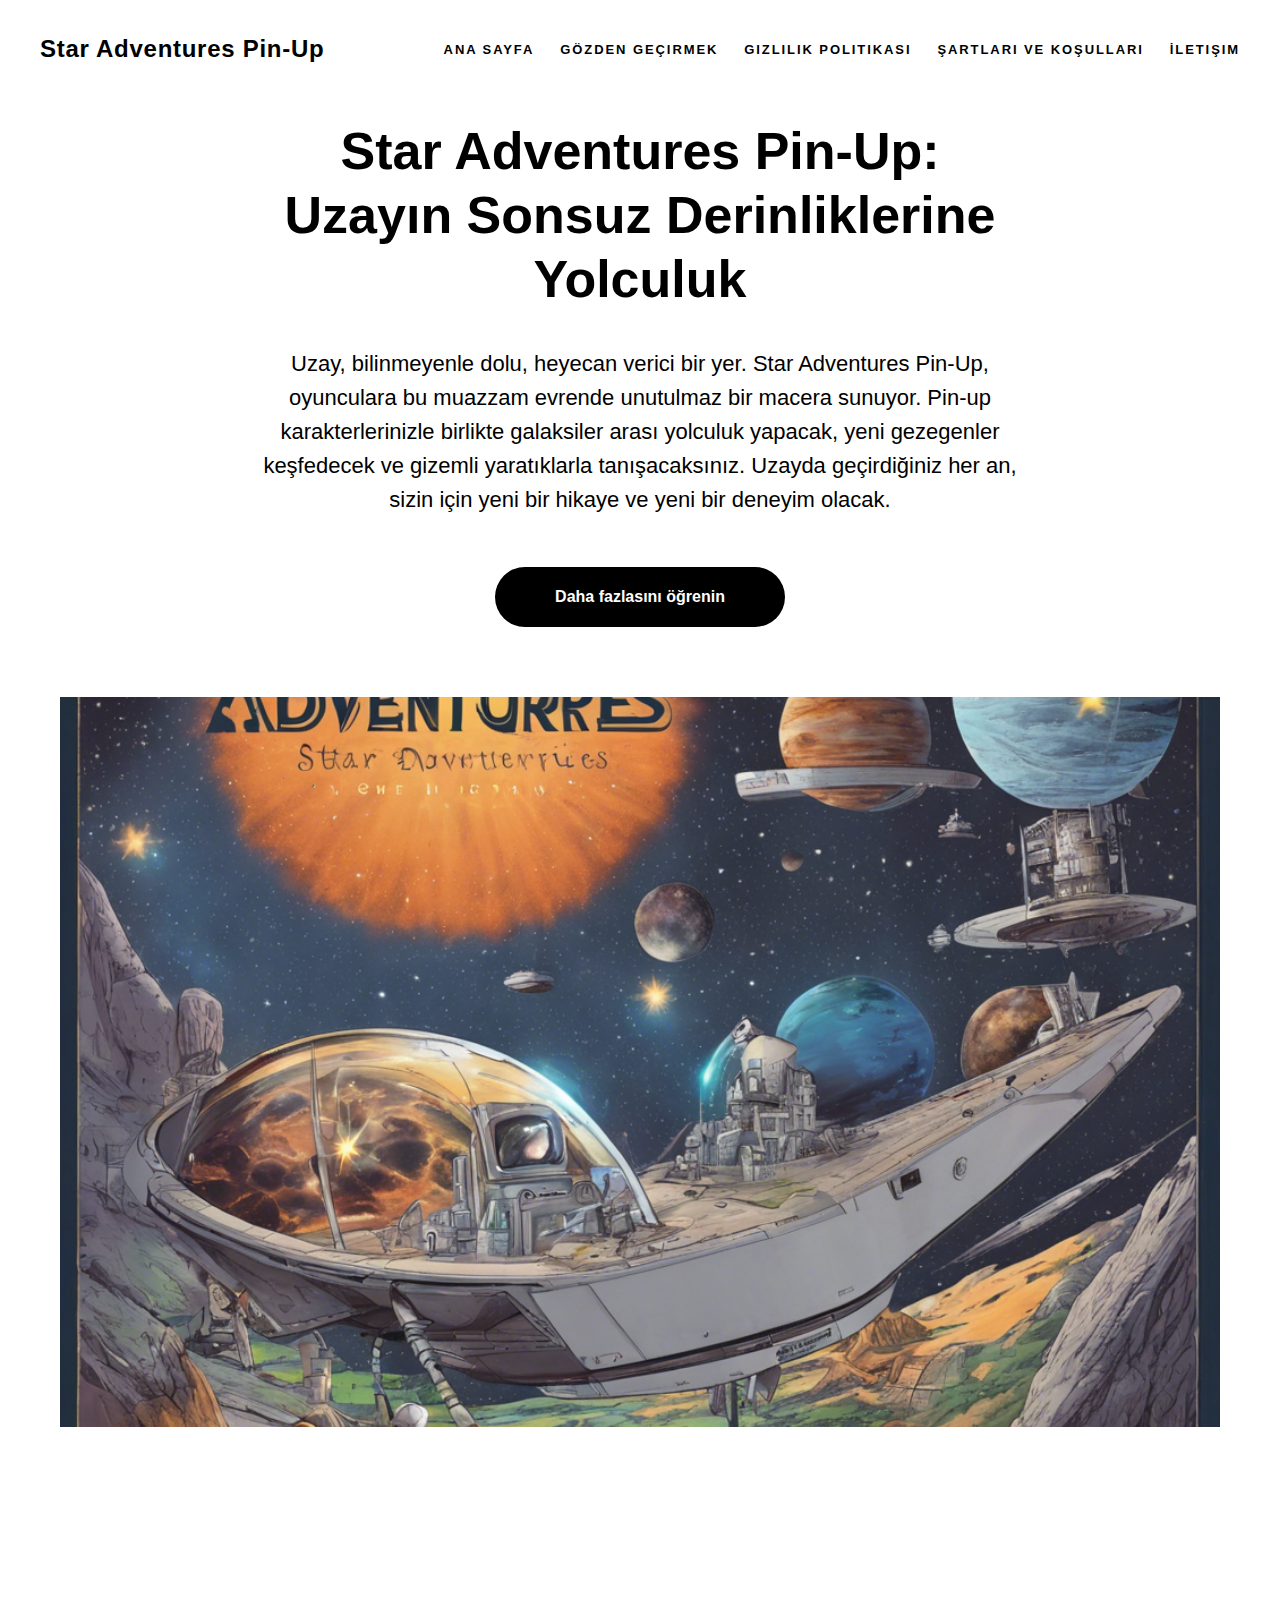
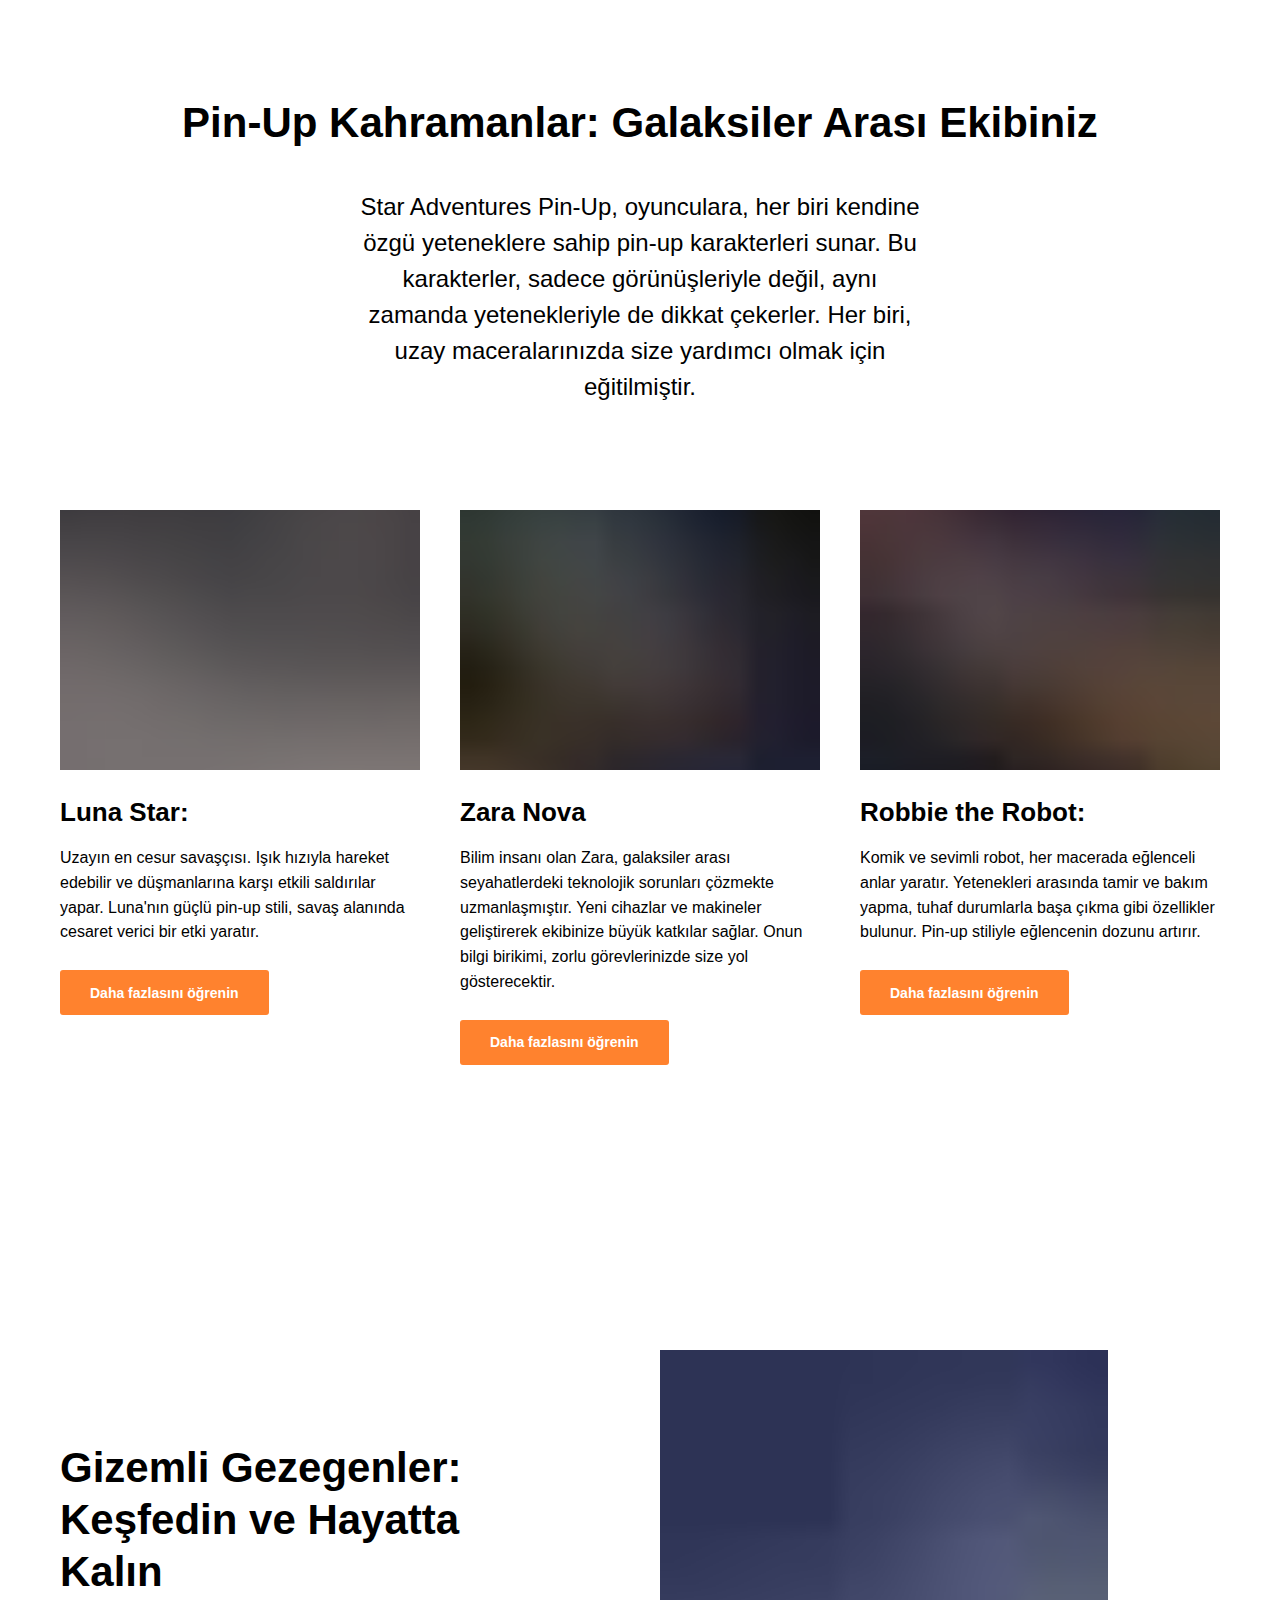
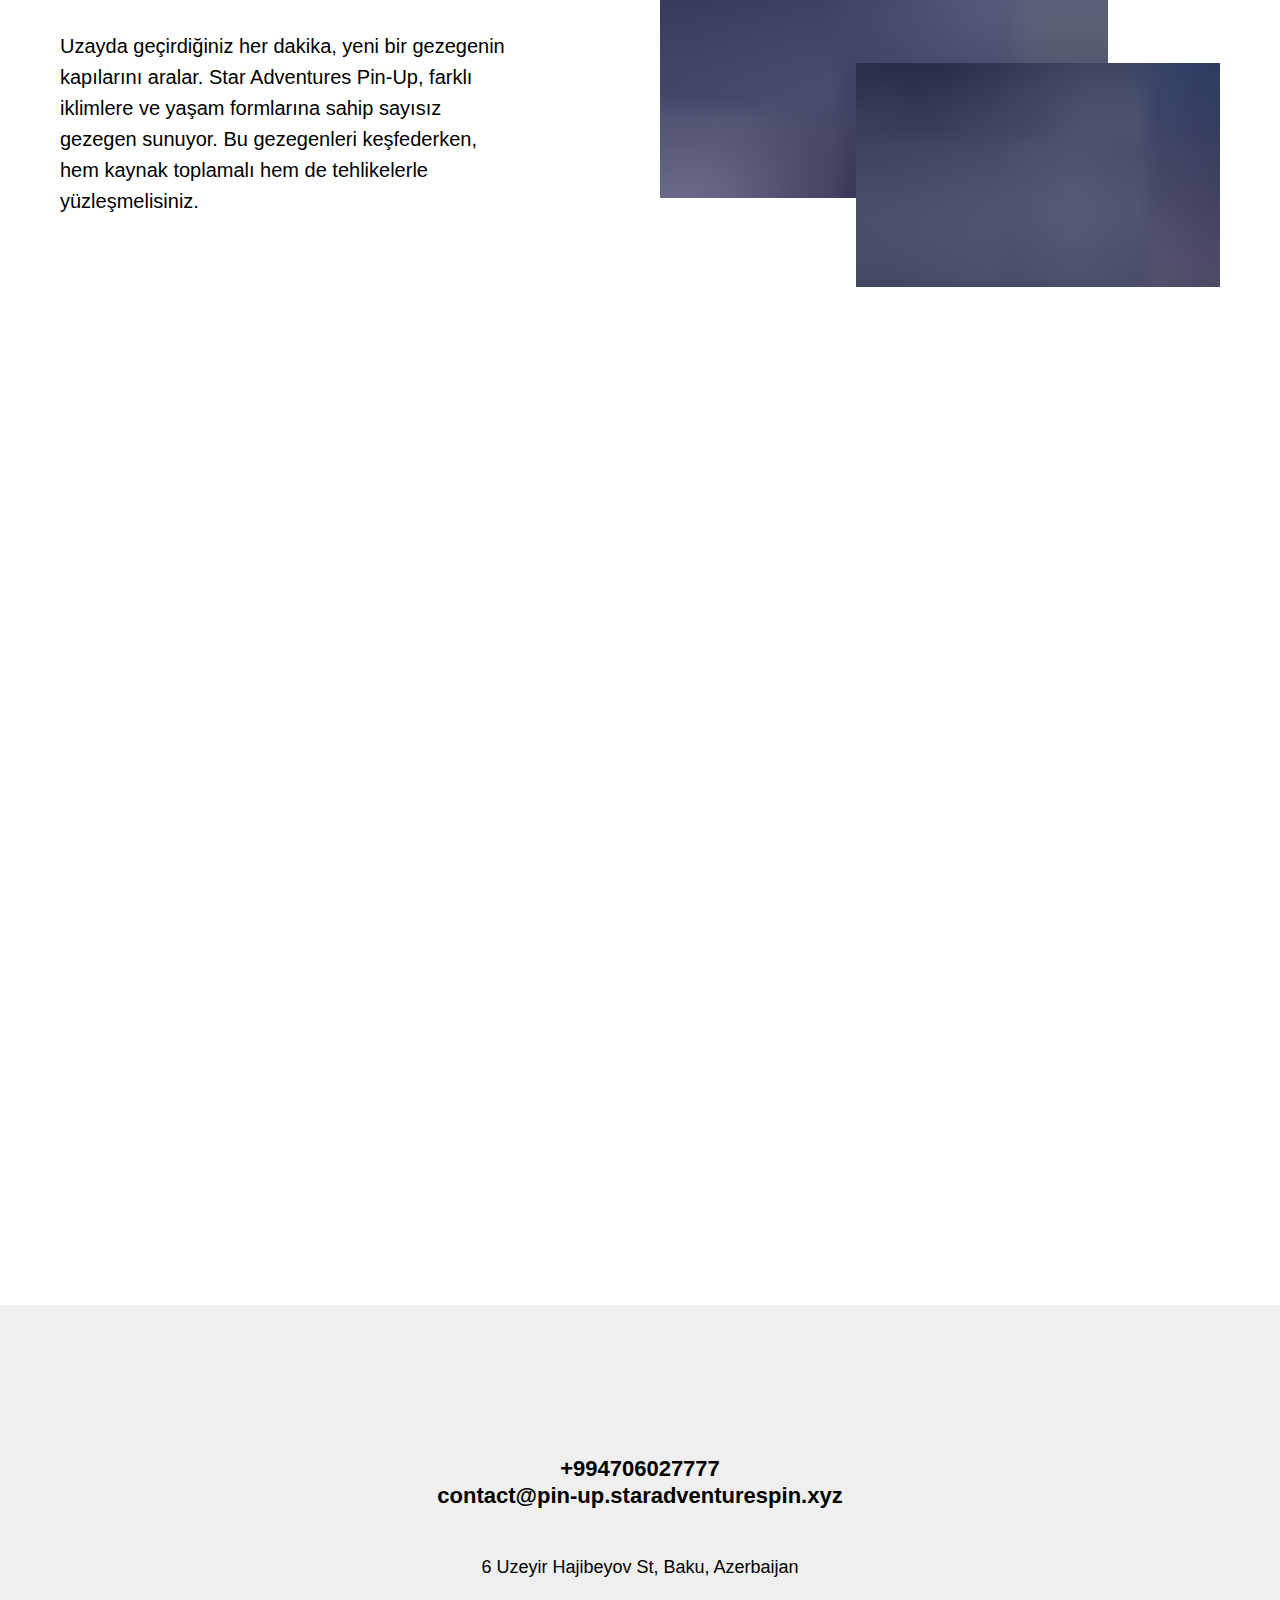
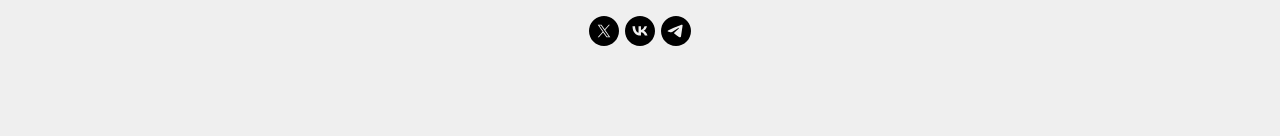
==== commit 3d4d0557: "2" ====
--- a/index1.html
+++ b/index1.html
@@ -917,7 +917,7 @@
             <div class="t-container">
                 <div class="t-col t-col_6 t-prefix_3 t-align_center">
                     <div class="t573__contacts t-title t-title_sm" field="text">
-                        <div style="font-size: 22px;" data-customstyle="yes">+994706027777<br/>contact@pin-upstaradventurespin.xyz
+                        <div style="font-size: 22px;" data-customstyle="yes">+994706027777<br/>contact@pin-up.staradventurespin.xyz
                         </div>
                     </div>
                     <div class="t573__address t-text t-text_sm" field="text2">6 Uzeyir Hajibeyov St, Baku, Azerbaijan
@@ -972,9 +972,7 @@
         </div>
     </div>
 </div><!--/allrecords--><!-- Stat -->
-<script type="text/javascript">if (!window.mainTracker) {
-    window.mainTracker = 'tilda';
-}
+<script type="text/javascript">
 window.tildastatcookie = 'no';
 setTimeout(function () {
     (function (d, w, k, o, g) {
@@ -1063,21 +1061,6 @@
                 "@type": "WebPage",
                 "name": "Terms of Conditions",
                 "url": "/terms.html"
-            },
-            {
-                "@type": "WebPage",
-                "name": "Disclaimer",
-                "url": "/disclaimer.html"
-            },
-            {
-                "@type": "WebPage",
-                "name": "404",
-                "url": "/404.html"
-            },
-            {
-                "@type": "WebPage",
-                "name": "review",
-                "url": "/review.html"
             }
         ]
     }
